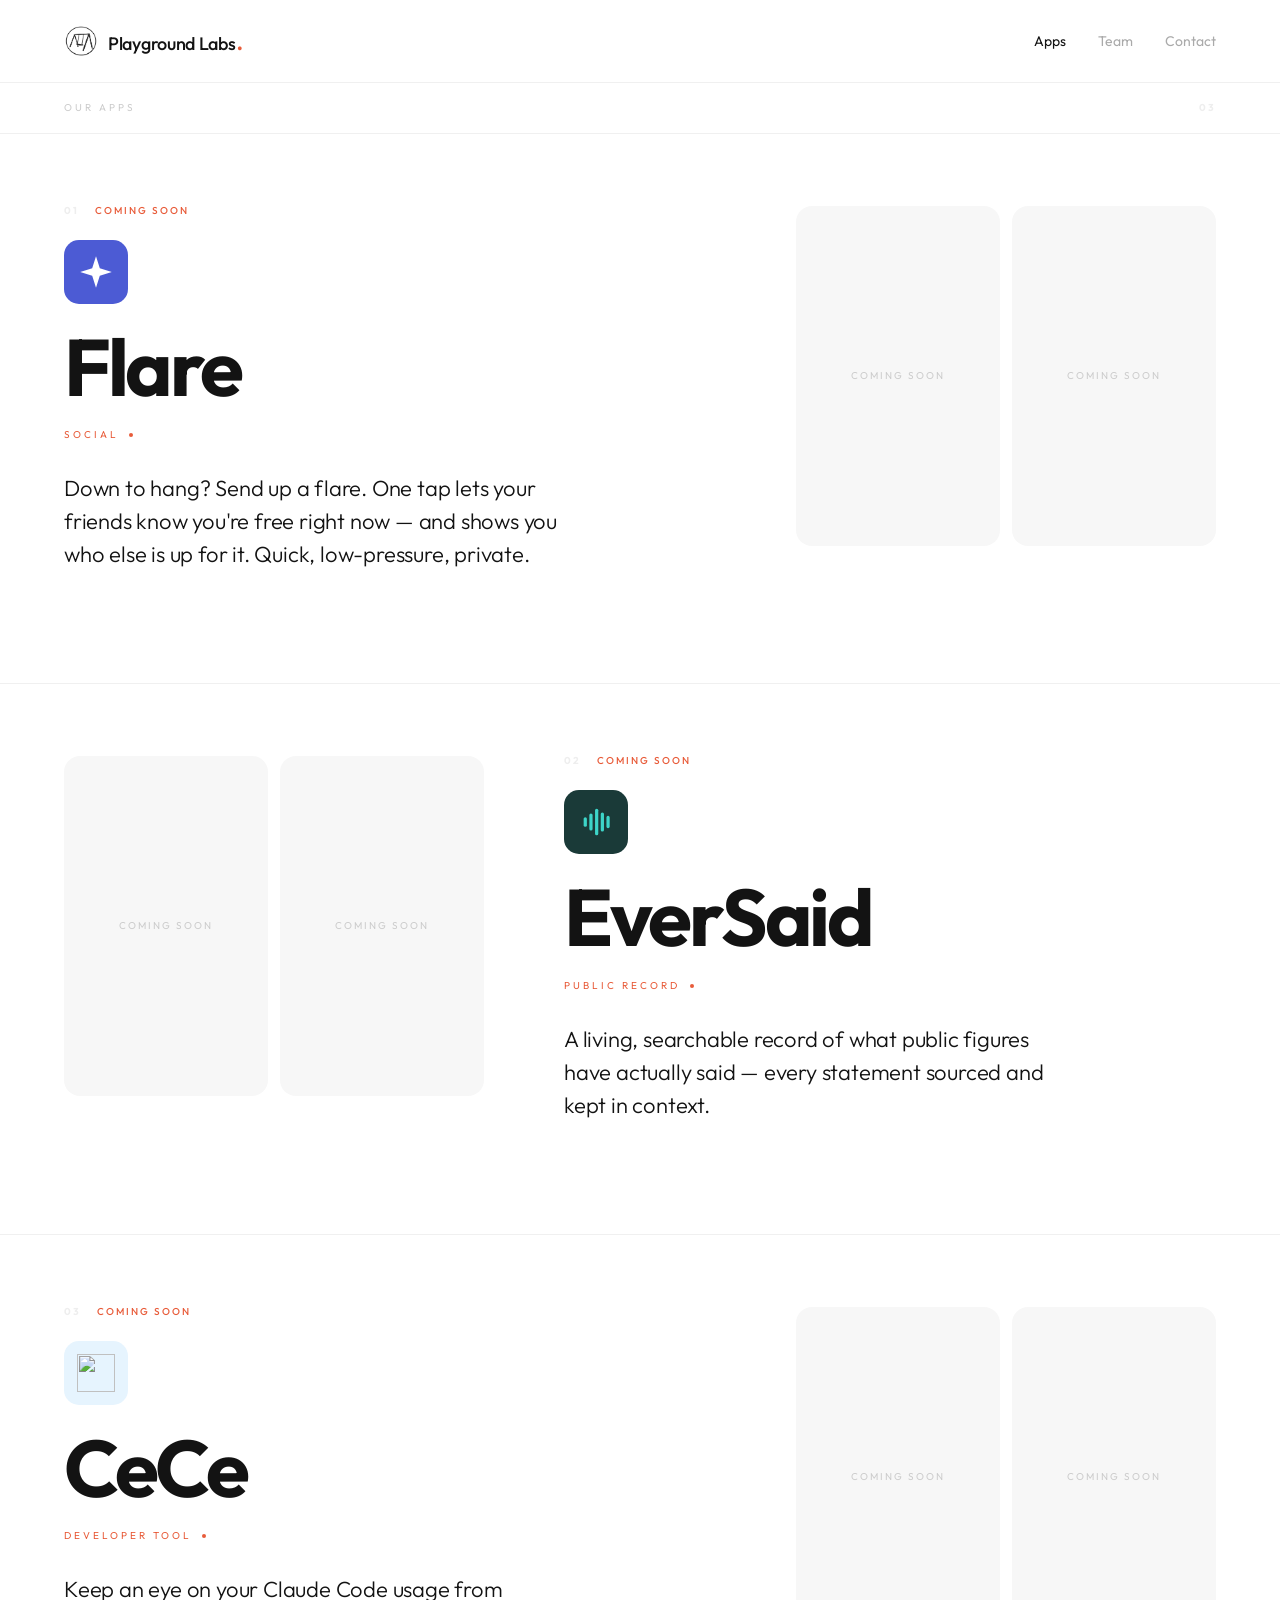
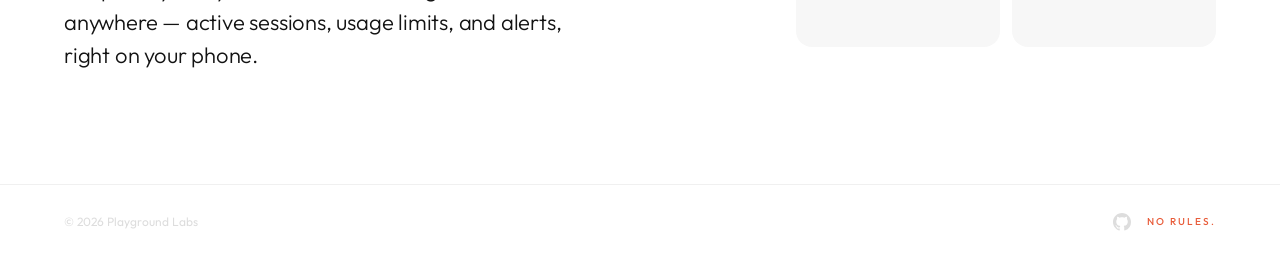
==== apps.html @ ed81d537 "Replace placeholder apps with real pre-launch projects Swap Drift/Nook/Tempo for Flare, EverSaid, an" ====
<!doctype html>
<html lang="en">
<head>
  <meta charset="utf-8" />
  <meta name="viewport" content="width=device-width, initial-scale=1" />
  <title>Apps — Playground Labs</title>
  <meta name="description" content="The apps Playground Labs is building: Flare, EverSaid, and CeCe. All coming soon." />
  <link rel="preconnect" href="https://fonts.googleapis.com" />
  <link rel="preconnect" href="https://fonts.gstatic.com" crossorigin />
  <link href="https://fonts.googleapis.com/css2?family=Outfit:wght@300;400;500;600;700&display=swap" rel="stylesheet" />
  <link rel="stylesheet" href="styles.css" />
  <script>document.documentElement.className += ' js';</script>
</head>
<body>

  <!-- NAV -->
  <nav class="nav">
    <a class="brand" href="home.html">
      <img class="brand-logo" src="assets/pl-logo.png" alt="Playground Labs" />
      <span class="wordmark">Playground Labs<span class="period" data-dot>.</span></span>
    </a>
    <div class="nav-links">
      <a href="apps.html" class="active">Apps</a>
      <a href="team.html" data-preview="team">Team</a>
      <a href="contact.html" data-preview="clear">Contact</a>
    </div>
  </nav>

  <!-- SUB-HEADER -->
  <div class="subhead">
    <span class="label">Our Apps</span>
    <span class="idx">03</span>
  </div>

  <!-- APP 01: FLARE (info left / screens right) -->
  <section class="app-row">
    <div class="anim" data-reveal data-reveal-delay="0">
      <div class="app-meta">
        <span class="idx">01</span>
        <span class="plat">Coming Soon</span>
      </div>
      <div class="app-icon" style="background:#4C5BD4;"><img src="assets/apps/flare.svg" alt="" /></div>
      <div class="app-title">Flare</div>
      <div class="cat-row">
        <span class="cat">Social</span>
        <span class="dot"></span>
      </div>
      <p class="app-desc">Down to hang? Send up a flare. One tap lets your friends know you're free right now — and shows you who else is up for it. Quick, low-pressure, private.</p>
    </div>
    <div class="shots anim" data-reveal data-reveal-delay="120">
      <div class="slot r16 shot"><span>Coming soon</span></div>
      <div class="slot r16 shot"><span>Coming soon</span></div>
    </div>
  </section>

  <!-- APP 02: EVERSAID (screens left / info right) -->
  <section class="app-row reverse">
    <div class="shots anim" data-reveal data-reveal-delay="120">
      <div class="slot r16 shot"><span>Coming soon</span></div>
      <div class="slot r16 shot"><span>Coming soon</span></div>
    </div>
    <div class="anim" data-reveal data-reveal-delay="0">
      <div class="app-meta">
        <span class="idx">02</span>
        <span class="plat">Coming Soon</span>
      </div>
      <div class="app-icon" style="background:#1A3A38;"><img src="assets/apps/eversaid.svg" alt="" /></div>
      <div class="app-title">EverSaid</div>
      <div class="cat-row">
        <span class="cat">Public Record</span>
        <span class="dot"></span>
      </div>
      <p class="app-desc">A living, searchable record of what public figures have actually said — every statement sourced and kept in context.</p>
    </div>
  </section>

  <!-- APP 03: CECE (info left / screens right) -->
  <section class="app-row">
    <div class="anim" data-reveal data-reveal-delay="0">
      <div class="app-meta">
        <span class="idx">03</span>
        <span class="plat">Coming Soon</span>
      </div>
      <div class="app-icon" style="background:#E6F4FE;"><img src="assets/apps/cece.png" alt="" /></div>
      <div class="app-title">CeCe</div>
      <div class="cat-row">
        <span class="cat">Developer Tool</span>
        <span class="dot"></span>
      </div>
      <p class="app-desc">Keep an eye on your Claude Code usage from anywhere — active sessions, usage limits, and alerts, right on your phone.</p>
    </div>
    <div class="shots anim" data-reveal data-reveal-delay="120">
      <div class="slot r16 shot"><span>Coming soon</span></div>
      <div class="slot r16 shot"><span>Coming soon</span></div>
    </div>
  </section>

  <!-- FOOTER -->
  <footer class="footer">
    <span class="copy">© 2026 Playground Labs</span>
    <div class="footer-right">
      <a class="gh" href="https://github.com/Playground-Labs" target="_blank" rel="noopener" aria-label="Playground Labs on GitHub">
        <svg viewBox="0 0 16 16" width="18" height="18" fill="currentColor" aria-hidden="true"><path d="M8 0C3.58 0 0 3.58 0 8c0 3.54 2.29 6.53 5.47 7.59.4.07.55-.17.55-.38 0-.19-.01-.82-.01-1.49-2.01.37-2.53-.49-2.69-.94-.09-.23-.48-.94-.82-1.13-.28-.15-.68-.52-.01-.53.63-.01 1.08.58 1.23.82.72 1.21 1.87.87 2.33.66.07-.52.28-.87.51-1.07-1.78-.2-3.64-.89-3.64-3.95 0-.87.31-1.59.82-2.15-.08-.2-.36-1.02.08-2.12 0 0 .67-.21 2.2.82.64-.18 1.32-.27 2-.27.68 0 1.36.09 2 .27 1.53-1.04 2.2-.82 2.2-.82.44 1.1.16 1.92.08 2.12.51.56.82 1.27.82 2.15 0 3.07-1.87 3.75-3.65 3.95.29.25.54.73.54 1.48 0 1.07-.01 1.93-.01 2.2 0 .21.15.46.55.38A8.01 8.01 0 0 0 16 8c0-4.42-3.58-8-8-8z"/></svg>
      </a>
      <span class="tagline">No rules.</span>
    </div>
  </footer>

  <script src="app.js"></script>
</body>
</html>
---- styles.css ----
/* Playground Labs — shared styles.
   Minimal typographic site. Tokens from the design handoff; one accent (#E85C3A)
   used sparingly. Desktop-first (designed ~1280-1440px); responsive below 900px. */

:root {
  --bg: #ffffff;
  --ink: #131313;
  --t-sec: #999999;   /* body copy */
  --t-ter: #aaaaaa;   /* descriptions, inactive nav */
  --t-mut: #cccccc;   /* labels, captions */
  --t-mut2: #dddddd;  /* footer copyright */
  --ghost: #eeeeee;   /* decorative index numbers */
  --feature: #888888; /* feature row text */
  --accent: #E85C3A;
  --border: #F0F0F0;
  --pad: 64px;        /* page horizontal padding */
}

* { box-sizing: border-box; }
html { -webkit-text-size-adjust: 100%; }
body {
  margin: 0;
  font-family: 'Outfit', system-ui, sans-serif;
  background: var(--bg);
  color: var(--ink);
  -webkit-font-smoothing: antialiased;
}
a { text-decoration: none; color: inherit; }
img { display: block; }

/* ---------- Nav ---------- */
.nav {
  display: flex;
  align-items: center;
  padding: 24px var(--pad);
  border-bottom: 1px solid var(--border);
  position: sticky;
  top: 0;
  background: rgba(255, 255, 255, 0.92);
  backdrop-filter: blur(12px);
  -webkit-backdrop-filter: blur(12px);
  z-index: 100;
}
.brand { display: flex; align-items: center; gap: 10px; }
.brand-logo { width: 34px; height: 34px; object-fit: contain; display: block; }
.wordmark { font-weight: 500; font-size: 18px; line-height: 1; letter-spacing: -0.3px; color: var(--ink); }
.wordmark .period { color: var(--accent); font-size: 26px; display: inline-block; cursor: pointer; transition: opacity 0.6s ease, transform 0.16s cubic-bezier(0.34, 1.56, 0.64, 1); }

.nav-links { margin-left: auto; display: flex; align-items: center; gap: 32px; position: relative; }
.nav-links a {
  font-weight: 400; font-size: 14px; line-height: 1;
  color: var(--t-ter);
  transition: color 0.15s ease;
}
.nav-links a:hover,
.nav-links a.active { color: var(--ink); }

/* ---------- Shared bits ---------- */
.rule { height: 1px; background: var(--border); margin: 0 var(--pad); }

.label {
  margin: 0;
  font-weight: 400; font-size: 10px; line-height: 1;
  color: var(--t-mut); letter-spacing: 3px; text-transform: uppercase;
}

.subhead {
  display: flex; align-items: center; justify-content: space-between;
  padding: 20px var(--pad);
  border-bottom: 1px solid var(--border);
}
.subhead .idx {
  font-weight: 700; font-size: 10px; line-height: 1;
  color: var(--ghost); letter-spacing: 2px;
}

.footer {
  padding: 28px var(--pad);
  display: flex; align-items: center; justify-content: space-between;
}
.footer .copy { font-weight: 400; font-size: 12px; line-height: 1; color: var(--t-mut2); }
.footer-right { display: flex; align-items: center; gap: 16px; }
.footer .gh {
  display: flex; color: var(--t-mut2);
  transition: color 0.2s ease, transform 0.2s ease;
}
.footer .gh:hover { color: var(--accent); transform: translateY(-1px); }
.footer .tagline {
  font-weight: 500; font-size: 10px; line-height: 1;
  color: var(--accent); letter-spacing: 2px; text-transform: uppercase;
}

/* ---------- Home: hero ---------- */
.hero {
  padding: 120px var(--pad) 104px;
  text-align: center;
  display: flex; flex-direction: column; align-items: center;
}
.hero .eyebrow { margin: 0 0 32px; }
.hero .d-light {
  font-weight: 300; font-size: clamp(48px, 11vw, 104px); line-height: 0.95;
  letter-spacing: -4px; color: var(--ink);
}
.hero .d-bold {
  font-weight: 700; font-size: clamp(48px, 11vw, 104px); line-height: 0.95;
  letter-spacing: -4px; margin-bottom: 44px;
}
.hero .d-bold .accent { color: var(--accent); }
.hero .subtext {
  margin: 0;
  font-weight: 400; font-size: 18px; line-height: 1.65;
  color: var(--t-sec); max-width: 380px;
}

/* ---------- Home: apps overview ---------- */
.section { padding: 80px var(--pad); }
.section > .label { margin-bottom: 44px; }

.apps-grid { display: grid; grid-template-columns: repeat(3, 1fr); gap: 20px; }
.app-card .box {
  height: 268px; border-radius: 10px; margin-bottom: 16px; padding: 24px;
  display: flex; flex-direction: column; justify-content: space-between;
}
.app-card .plat { font-weight: 500; font-size: 10px; line-height: 1; letter-spacing: 2px; text-transform: uppercase; }
.app-card .app-logo { width: 40px; height: 40px; display: block; }
.app-card .name { font-weight: 600; font-size: 26px; line-height: 1; letter-spacing: -0.5px; margin-bottom: 6px; }
.app-card .cat  { font-weight: 400; font-size: 12px; line-height: 1; letter-spacing: 0.3px; }
.app-card .desc { margin: 0; font-weight: 400; font-size: 14px; line-height: 1.55; color: var(--t-ter); }

/* dark-card text scheme (Flare, EverSaid) */
.box.card--dark .plat { color: rgba(255, 255, 255, 0.55); }
.box.card--dark .name { color: #ffffff; }
.box.card--dark .cat  { color: rgba(255, 255, 255, 0.5); }
/* light-card text scheme (CeCe) */
.box.card--light .plat { color: rgba(20, 35, 58, 0.5); }
.box.card--light .name { color: #14233A; }
.box.card--light .cat  { color: rgba(20, 35, 58, 0.55); }

/* ---------- Home: about ---------- */
.about {
  padding: 80px var(--pad);
  display: grid; grid-template-columns: 160px 1fr; gap: 64px; align-items: start;
}
.about .label { margin-top: 6px; }
.about .lead {
  margin: 0 0 20px;
  font-weight: 300; font-size: clamp(22px, 3vw, 28px); line-height: 1.4;
  letter-spacing: -0.6px; color: var(--ink); max-width: 600px;
}
.about .body {
  margin: 0;
  font-weight: 400; font-size: 16px; line-height: 1.65;
  color: var(--t-sec); max-width: 540px;
}

/* ---------- Apps detail: rows ---------- */
.app-row {
  padding: 72px var(--pad);
  display: grid; grid-template-columns: 1fr 420px; gap: 80px; align-items: start;
  border-bottom: 1px solid var(--border);
}
.app-row.reverse { grid-template-columns: 420px 1fr; }

.app-meta { display: flex; align-items: baseline; gap: 16px; margin-bottom: 24px; }
.app-meta .idx  { font-weight: 700; font-size: 10px; line-height: 1; color: var(--ghost); letter-spacing: 2px; }
.app-meta .plat { font-weight: 500; font-size: 10px; line-height: 1; color: var(--accent); letter-spacing: 2px; text-transform: uppercase; }
.app-icon {
  width: 64px; height: 64px; border-radius: 15px; margin-bottom: 28px;
  display: flex; align-items: center; justify-content: center;
}
.app-icon img { width: 38px; height: 38px; display: block; }

.app-title {
  font-weight: 700; font-size: clamp(48px, 8vw, 80px); line-height: 0.88;
  color: var(--ink); letter-spacing: -3.5px; margin-bottom: 28px;
}
.cat-row { display: flex; align-items: center; gap: 10px; margin-bottom: 32px; }
.cat-row .cat { font-weight: 400; font-size: 10px; line-height: 1; color: var(--accent); letter-spacing: 3px; text-transform: uppercase; }
.dot { width: 4px; height: 4px; border-radius: 50%; background: var(--accent); display: inline-block; }

.app-desc {
  margin: 0 0 40px;
  font-weight: 300; font-size: clamp(18px, 2.4vw, 22px); line-height: 1.5;
  color: var(--ink); letter-spacing: -0.2px; max-width: 500px;
}

.features { display: flex; flex-direction: column; gap: 14px; }
.feature { display: flex; align-items: baseline; gap: 16px; }
.feature .flabel {
  font-weight: 400; font-size: 10px; line-height: 1; color: var(--t-mut);
  letter-spacing: 2px; text-transform: uppercase; flex-shrink: 0; width: 80px;
}
.feature .ftext { font-weight: 400; font-size: 14px; line-height: 1.4; color: var(--feature); }

/* ---------- Image placeholder slots ---------- */
.shots { display: grid; grid-template-columns: 1fr 1fr; gap: 12px; }
.slot {
  width: 100%; background: #F7F7F7;
  display: grid; place-items: center;
}
.slot span {
  font-weight: 400; font-size: 10px; line-height: 1;
  letter-spacing: 2px; text-transform: uppercase; color: var(--t-mut);
  padding: 0 12px; text-align: center;
}
.slot.r16 { border-radius: 16px; }
.slot.r10 { border-radius: 10px; }
.shot  { height: 340px; }
.photo { height: 440px; }
.photo-img { width: 100%; height: 440px; object-fit: cover; border-radius: 10px; display: block; }

/* ---------- Team: profile ---------- */
.profile {
  display: grid; grid-template-columns: 420px 1fr; min-height: 520px;
  border-bottom: 1px solid var(--border);
}
.photo-col { border-right: 1px solid var(--border); padding: 48px 48px 48px var(--pad); }
.info-col {
  padding: 48px var(--pad);
  display: flex; flex-direction: column; justify-content: space-between; gap: 40px;
}
.name {
  font-weight: 700; font-size: clamp(48px, 8vw, 80px); line-height: 0.88;
  color: var(--ink); letter-spacing: -3.5px; margin-bottom: 20px;
}
.role-row { display: flex; align-items: center; gap: 10px; }
.role-row .role { font-weight: 400; font-size: 10px; line-height: 1; color: var(--accent); letter-spacing: 3px; text-transform: uppercase; }
.bio {
  margin: 0 0 32px;
  font-weight: 300; font-size: clamp(18px, 2.4vw, 22px); line-height: 1.5;
  color: var(--ink); letter-spacing: -0.3px; max-width: 480px;
}
.meta-rows { display: flex; flex-direction: column; gap: 12px; }
.meta-rows .flabel { width: 60px; }

/* ---------- Team: player two ---------- */
.player {
  padding: 80px var(--pad);
  display: grid; grid-template-columns: 1fr 1fr; gap: 80px; align-items: end;
}
.pt-title {
  font-weight: 700; font-size: clamp(40px, 6vw, 56px); line-height: 0.9;
  color: var(--ink); letter-spacing: -2.5px;
}
.pt-title .accent { color: var(--accent); }
.pt-right { padding-bottom: 6px; }
.pt-lead {
  margin: 0 0 16px;
  font-weight: 300; font-size: 20px; line-height: 1.5;
  color: var(--ink); letter-spacing: -0.2px; max-width: 420px;
}
.pt-body { margin: 0; font-weight: 400; font-size: 14px; line-height: 1.6; color: var(--t-ter); }
.pt-link { display: flex; width: fit-content; align-items: center; gap: 8px; margin-top: 28px; font-weight: 500; font-size: 14px; line-height: 1; color: var(--accent); transition: color 0.2s ease; }
.pt-link span { transition: transform 0.2s ease; }
.pt-link:hover span { transform: translateX(4px); }

/* ---------- Nav hover-preview panel ---------- */
.nav-preview {
  position: absolute; top: calc(100% + 12px); right: 0;
  background: #fff; border: 1px solid var(--border); border-radius: 10px;
  box-shadow: 0 12px 40px rgba(0, 0, 0, 0.1); overflow: hidden;
  opacity: 0; pointer-events: none; width: 330px; height: 128px;
  transition: opacity 0.22s ease,
              width 0.32s cubic-bezier(0.16, 1, 0.3, 1),
              height 0.32s cubic-bezier(0.16, 1, 0.3, 1);
  z-index: 200;
}
.nav-preview.show { opacity: 1; pointer-events: auto; }
/* Panes are fixed-size (not inset:0) so they never reflow while the panel
   animates its width/height — the overflow just clips the fading-out pane. */
.nav-preview__pane { position: absolute; top: 0; right: 0; opacity: 0; transition: opacity 0.2s ease; }
.nav-preview__pane.show { opacity: 1; }
.nav-preview__apps { width: 330px; height: 128px; padding: 14px; display: flex; gap: 10px; }
.nav-preview__team { width: 220px; height: 110px; padding: 18px 22px; }
.mini-card {
  flex: 1; border-radius: 7px; padding: 12px 10px; height: 100px;
  display: flex; flex-direction: column; justify-content: space-between;
}
.mini-card .m-plat { font-weight: 400; font-size: 9px; line-height: 1; letter-spacing: 1.5px; text-transform: uppercase; }
.mini-card .m-name { font-weight: 600; font-size: 16px; line-height: 1; letter-spacing: -0.3px; margin-bottom: 3px; white-space: nowrap; }
.mini-card .m-cat { font-weight: 400; font-size: 10px; line-height: 1; white-space: nowrap; }
.mini-team-name { font-weight: 700; font-size: 26px; line-height: 0.9; letter-spacing: -1.2px; color: var(--ink); margin-bottom: 10px; }
.mini-team-role { font-weight: 400; font-size: 9px; line-height: 1; letter-spacing: 2.5px; text-transform: uppercase; color: var(--accent); }

/* ---------- Contact page ---------- */
.contact-intro { padding: 96px var(--pad) 80px; text-align: center; display: flex; flex-direction: column; align-items: center; }
.contact-intro .label { margin-bottom: 24px; }
.contact-headline { font-weight: 700; font-size: clamp(48px, 8vw, 80px); line-height: 0.9; letter-spacing: -3.2px; color: var(--ink); }
.contact-headline .accent { color: var(--accent); }
.contact-sub { margin: 24px 0 0; font-weight: 400; font-size: 18px; line-height: 1.65; color: var(--t-sec); max-width: 420px; }

.contact-grid { padding: 80px var(--pad); display: grid; grid-template-columns: 1fr 1fr; gap: 80px; }
.form { display: flex; flex-direction: column; gap: 28px; max-width: 420px; }
.field { display: flex; flex-direction: column; gap: 8px; }
.field label { font-weight: 400; font-size: 10px; line-height: 1; color: var(--t-mut); letter-spacing: 2px; text-transform: uppercase; }
.field input, .field textarea {
  border: none; border-bottom: 1px solid var(--border); padding: 8px 0;
  font: 400 16px/1.4 'Outfit', sans-serif; color: var(--ink); background: transparent;
  outline: none; transition: border-color 0.2s ease;
}
.field textarea { line-height: 1.5; resize: none; }
.field input::placeholder, .field textarea::placeholder { color: var(--t-mut); }
.field input:focus, .field textarea:focus { border-bottom-color: var(--ink); }
.btn-send {
  align-self: flex-start; background: var(--accent); color: #fff; border: none;
  border-radius: 8px; padding: 14px 28px; font: 500 14px/1 'Outfit', sans-serif; cursor: pointer;
  transition: transform 0.3s cubic-bezier(0.16, 1, 0.3, 1), box-shadow 0.3s ease;
}
.btn-send:hover { transform: translateY(-3px); box-shadow: 0 12px 28px rgba(232, 92, 58, 0.32); }

.contact-email {
  display: block; font-weight: 300; font-size: clamp(24px, 3vw, 32px); line-height: 1.3;
  color: var(--ink); letter-spacing: -0.8px; margin-bottom: 48px; transition: color 0.2s ease;
}
.contact-email:hover { color: var(--accent); }
.social-list { display: flex; flex-direction: column; gap: 12px; }
.social-list a { display: flex; align-items: center; gap: 10px; font-weight: 400; font-size: 16px; line-height: 1; color: var(--feature); transition: color 0.2s ease; }
.social-list a:hover { color: var(--ink); }

/* ---------- Home: quieter About beat + scroll cue ---------- */
.about--quiet { background: #FAFAF8; }
.scroll-cue { margin-top: 56px; display: flex; flex-direction: column; align-items: center; gap: 10px; transition: opacity 0.6s ease; }
.scroll-cue.hidden { opacity: 0 !important; pointer-events: none; }
.scroll-cue span { font-weight: 400; font-size: 10px; line-height: 1; color: var(--t-mut); letter-spacing: 2px; text-transform: uppercase; }

/* ---------- Motion system (gated on JS so content is visible without it) ---------- */
.js .anim {
  opacity: 0; transform: translateY(24px);
  transition: opacity 0.7s cubic-bezier(0.16, 1, 0.3, 1), transform 0.7s cubic-bezier(0.16, 1, 0.3, 1);
}
.js .anim.in { opacity: 1; transform: none; }
/* spring variant for the hero period + founder label */
.js .anim-spring { transform: translateY(10px) scale(0.85); transition-timing-function: cubic-bezier(0.34, 1.56, 0.64, 1); transition-duration: 0.6s; }

@media (prefers-reduced-motion: no-preference) {
  /* "tinkered" hover tilt on the home app tiles (flat by default) */
  .apps-grid .box { transition: transform 0.4s cubic-bezier(0.16, 1, 0.3, 1), box-shadow 0.4s ease; cursor: pointer; }
  .apps-grid > .app-card:nth-child(1) .box:hover { transform: rotate(-3deg) translateY(-6px); box-shadow: 0 20px 50px rgba(0, 0, 0, 0.22); }
  .apps-grid > .app-card:nth-child(2) .box:hover { transform: rotate(2.5deg) translateY(-6px); box-shadow: 0 20px 50px rgba(0, 0, 0, 0.12); }
  .apps-grid > .app-card:nth-child(3) .box:hover { transform: rotate(-2deg) translateY(-6px); box-shadow: 0 20px 50px rgba(0, 0, 0, 0.22); }
  /* team photo tilt */
  .photo-img { transition: transform 0.4s cubic-bezier(0.16, 1, 0.3, 1); }
  .photo-img:hover { transform: rotate(-1.5deg) scale(1.015); }
  .chevron { transition: transform 0.5s ease; }
}
@media (prefers-reduced-motion: reduce) {
  .js .anim { opacity: 1 !important; transform: none !important; transition: none !important; }
}

/* ---------- Responsive (≤900px) ---------- */
@media (max-width: 900px) {
  :root { --pad: 24px; }
  .nav-links { gap: 20px; }
  .hero { padding: 72px var(--pad) 56px; }
  .apps-grid { grid-template-columns: 1fr; }
  .about { grid-template-columns: 1fr; gap: 20px; }
  .app-row, .app-row.reverse { grid-template-columns: 1fr; gap: 40px; }
  .profile { grid-template-columns: 1fr; }
  .photo-col { border-right: none; border-bottom: 1px solid var(--border); padding: 32px var(--pad); }
  .info-col { padding: 32px var(--pad); }
  .player { grid-template-columns: 1fr; gap: 32px; align-items: start; }
  .contact-grid { grid-template-columns: 1fr; gap: 48px; }
  .nav-preview { display: none; }
}

@media (max-width: 560px) {
  .nav { padding: 16px var(--pad); }
  .brand { gap: 8px; }
  .brand-logo { width: 28px; height: 28px; }
  .wordmark { font-size: 15px; white-space: nowrap; }
  .wordmark .period { font-size: 21px; }
  .nav-links { gap: 14px; }
  .nav-links a { font-size: 13px; }
}
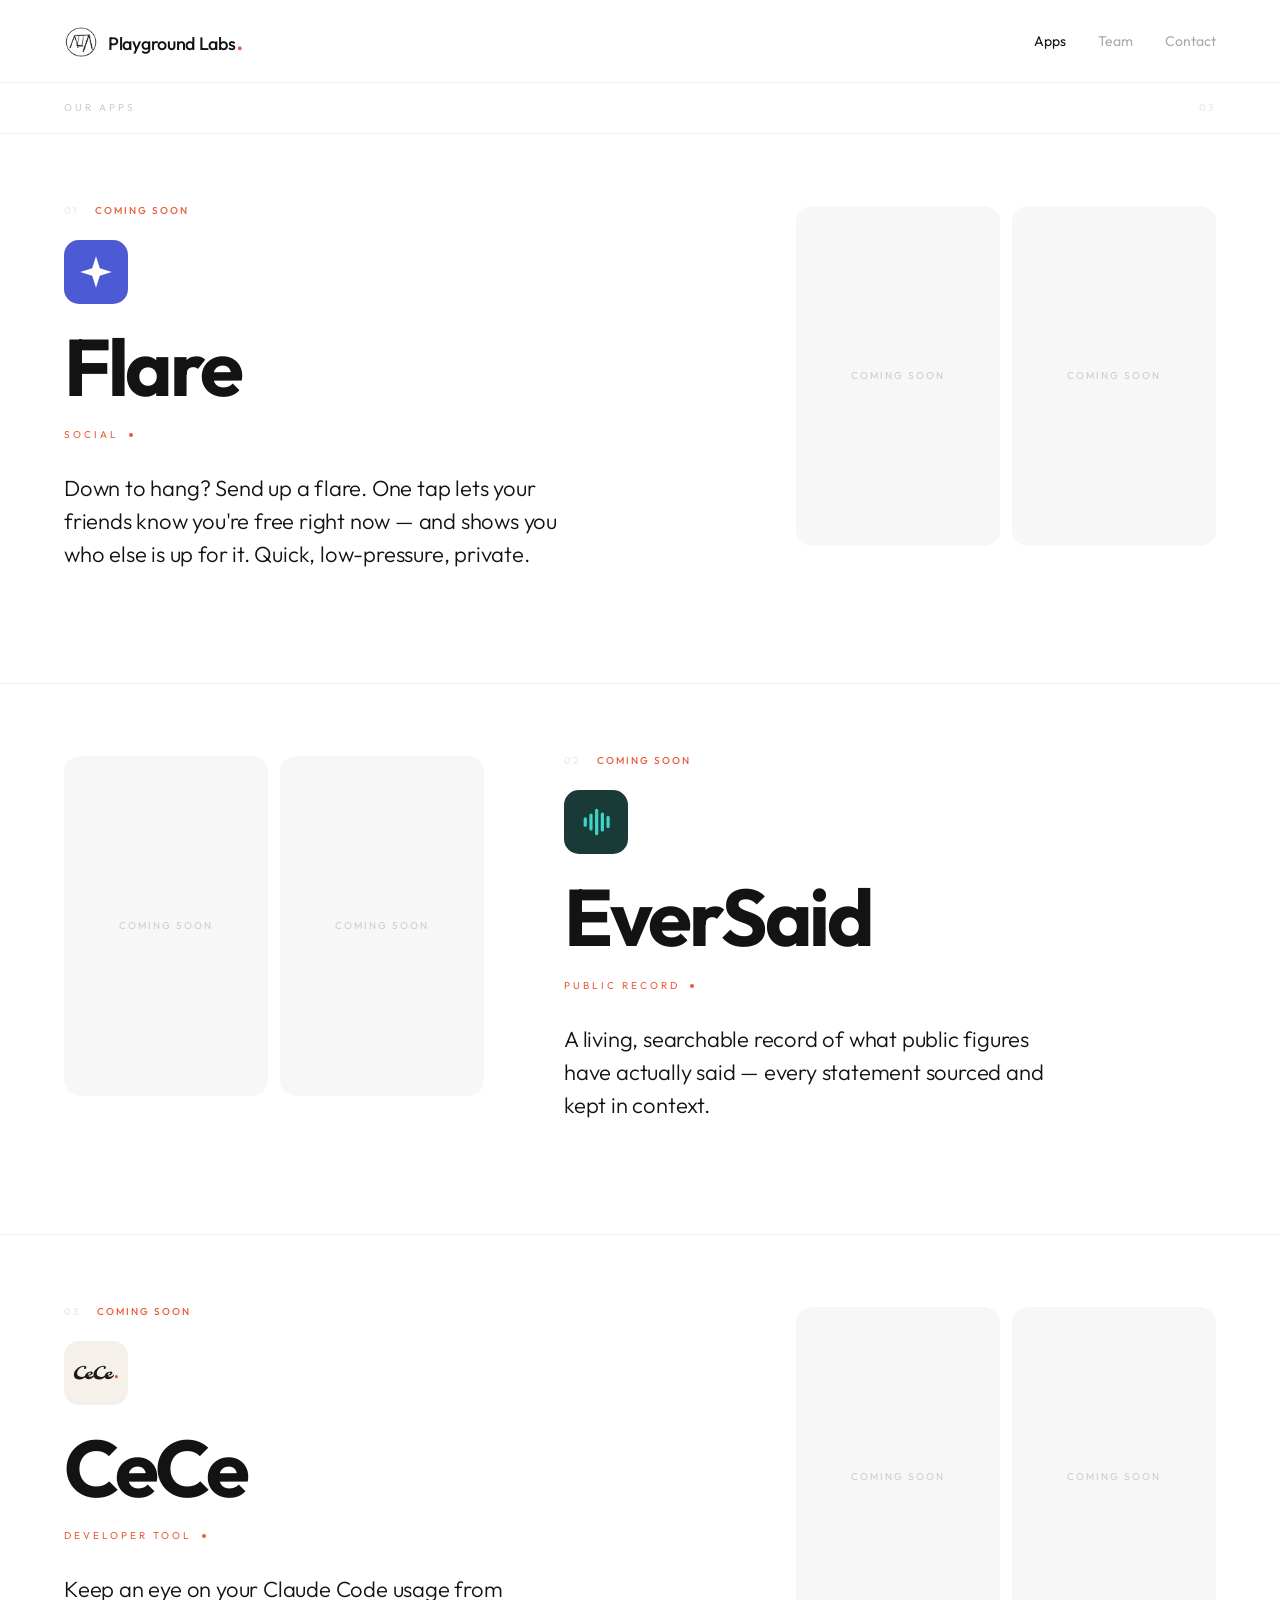
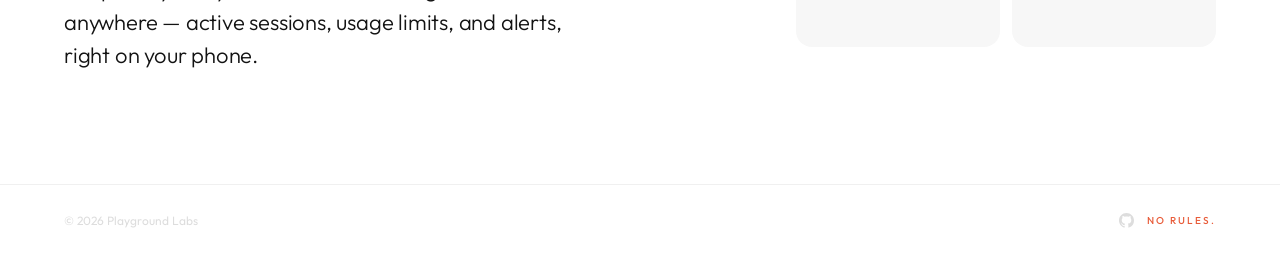
==== commit ddde50c7: "Fix CeCe branding, move descriptions into cards, tighten alignment - Use CeCe's real wordmark logo a" ====
--- a/apps.html
+++ b/apps.html
@@ -81,7 +81,7 @@
         <span class="idx">03</span>
         <span class="plat">Coming Soon</span>
       </div>
-      <div class="app-icon" style="background:#E6F4FE;"><img src="assets/apps/cece.png" alt="" /></div>
+      <div class="app-icon" style="background:#F5F1EA;"><img class="wordmark" src="assets/apps/cece.svg" alt="" /></div>
       <div class="app-title">CeCe</div>
       <div class="cat-row">
         <span class="cat">Developer Tool</span>
--- a/styles.css
+++ b/styles.css
@@ -42,7 +42,9 @@
   z-index: 100;
 }
 .brand { display: flex; align-items: center; gap: 10px; }
-.brand-logo { width: 34px; height: 34px; object-fit: contain; display: block; }
+/* nudged down 1px: the logo art is slightly top-heavy in its square, so a true
+   box-center leaves the ring reading a touch high next to the wordmark */
+.brand-logo { position: relative; top: 1px; width: 34px; height: 34px; object-fit: contain; display: block; }
 .wordmark { font-weight: 500; font-size: 18px; line-height: 1; letter-spacing: -0.3px; color: var(--ink); }
 .wordmark .period { color: var(--accent); font-size: 26px; display: inline-block; cursor: pointer; transition: opacity 0.6s ease, transform 0.16s cubic-bezier(0.34, 1.56, 0.64, 1); }
 
@@ -79,11 +81,12 @@
   display: flex; align-items: center; justify-content: space-between;
 }
 .footer .copy { font-weight: 400; font-size: 12px; line-height: 1; color: var(--t-mut2); }
-.footer-right { display: flex; align-items: center; gap: 16px; }
+.footer-right { display: flex; align-items: center; gap: 13px; }
 .footer .gh {
-  display: flex; color: var(--t-mut2);
+  display: flex; line-height: 0; color: var(--t-mut2);
   transition: color 0.2s ease, transform 0.2s ease;
 }
+.footer .gh svg { width: 15px; height: 15px; }
 .footer .gh:hover { color: var(--accent); transform: translateY(-1px); }
 .footer .tagline {
   font-weight: 500; font-size: 10px; line-height: 1;
@@ -118,23 +121,31 @@
 
 .apps-grid { display: grid; grid-template-columns: repeat(3, 1fr); gap: 20px; }
 .app-card .box {
-  height: 268px; border-radius: 10px; margin-bottom: 16px; padding: 24px;
-  display: flex; flex-direction: column; justify-content: space-between;
-}
+  height: 300px; border-radius: 10px; margin-bottom: 16px; padding: 24px;
+  display: flex; flex-direction: column; justify-content: flex-start;
+}
+/* top-anchored with fixed spacing so plat/logo/name/desc land on the same
+   line across all cards regardless of description length */
 .app-card .plat { font-weight: 500; font-size: 10px; line-height: 1; letter-spacing: 2px; text-transform: uppercase; }
-.app-card .app-logo { width: 40px; height: 40px; display: block; }
+.app-card .app-logo { width: 40px; height: 40px; display: block; margin-top: 32px; }
+/* wordmark logo (CeCe): auto width, padded to keep the 40px-tall slot so the
+   name row still aligns with the icon cards */
+.app-card .app-logo--wordmark { width: 66px; height: 26px; padding: 7px 0; box-sizing: content-box; }
+.app-card .box > div { margin-top: 40px; }
 .app-card .name { font-weight: 600; font-size: 26px; line-height: 1; letter-spacing: -0.5px; margin-bottom: 6px; }
 .app-card .cat  { font-weight: 400; font-size: 12px; line-height: 1; letter-spacing: 0.3px; }
-.app-card .desc { margin: 0; font-weight: 400; font-size: 14px; line-height: 1.55; color: var(--t-ter); }
+.app-card .desc { margin: 12px 0 0; font-weight: 400; font-size: 13px; line-height: 1.5; }
 
 /* dark-card text scheme (Flare, EverSaid) */
 .box.card--dark .plat { color: rgba(255, 255, 255, 0.55); }
 .box.card--dark .name { color: #ffffff; }
 .box.card--dark .cat  { color: rgba(255, 255, 255, 0.5); }
-/* light-card text scheme (CeCe) */
-.box.card--light .plat { color: rgba(20, 35, 58, 0.5); }
-.box.card--light .name { color: #14233A; }
-.box.card--light .cat  { color: rgba(20, 35, 58, 0.55); }
+.box.card--dark .desc { color: rgba(255, 255, 255, 0.72); }
+/* light-card text scheme (CeCe — cream/ink/terracotta) */
+.box.card--light .plat { color: rgba(29, 26, 23, 0.5); }
+.box.card--light .name { color: #1D1A17; }
+.box.card--light .cat  { color: rgba(29, 26, 23, 0.55); }
+.box.card--light .desc { color: rgba(29, 26, 23, 0.68); }
 
 /* ---------- Home: about ---------- */
 .about {
@@ -169,6 +180,7 @@
   display: flex; align-items: center; justify-content: center;
 }
 .app-icon img { width: 38px; height: 38px; display: block; }
+.app-icon img.wordmark { width: 46px; height: 18px; }
 
 .app-title {
   font-weight: 700; font-size: clamp(48px, 8vw, 80px); line-height: 0.88;
@@ -236,7 +248,7 @@
 /* ---------- Team: player two ---------- */
 .player {
   padding: 80px var(--pad);
-  display: grid; grid-template-columns: 1fr 1fr; gap: 80px; align-items: end;
+  display: grid; grid-template-columns: 1fr 1fr; gap: 80px; align-items: start;
 }
 .pt-title {
   font-weight: 700; font-size: clamp(40px, 6vw, 56px); line-height: 0.9;
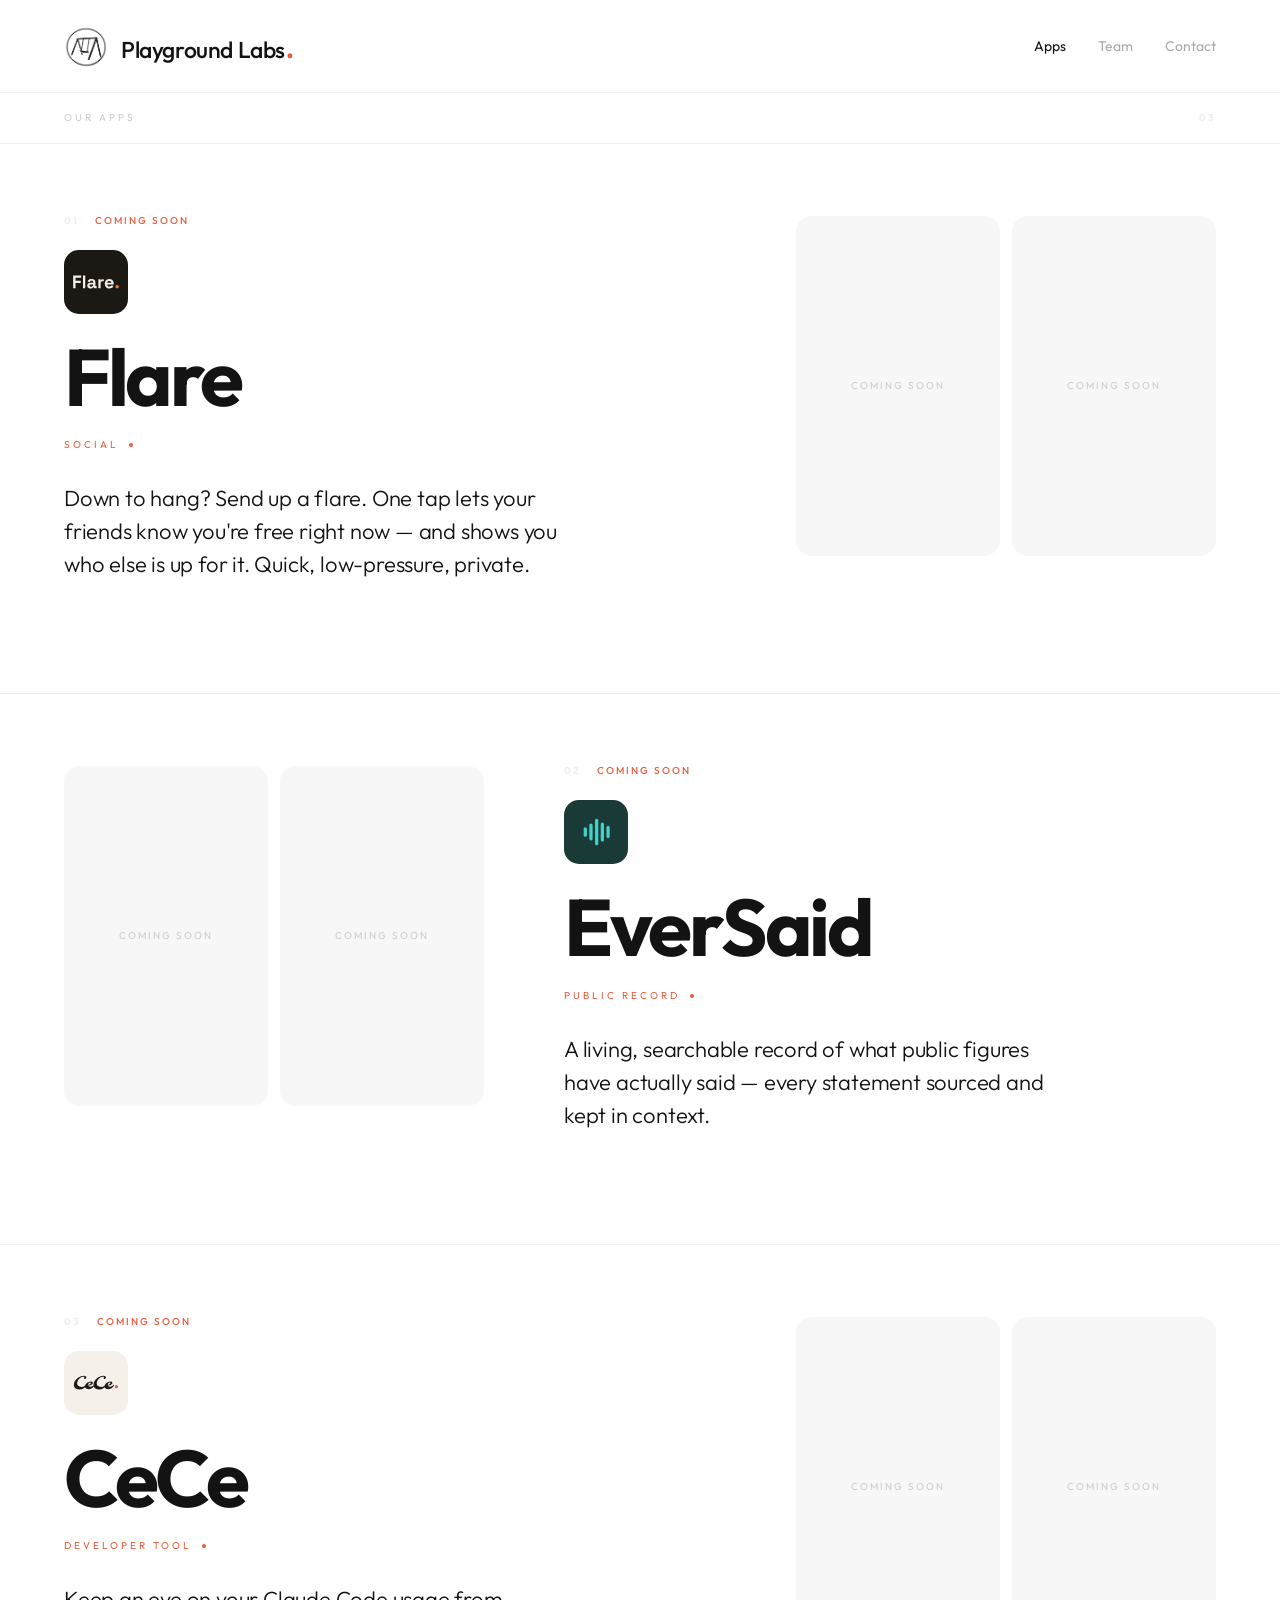
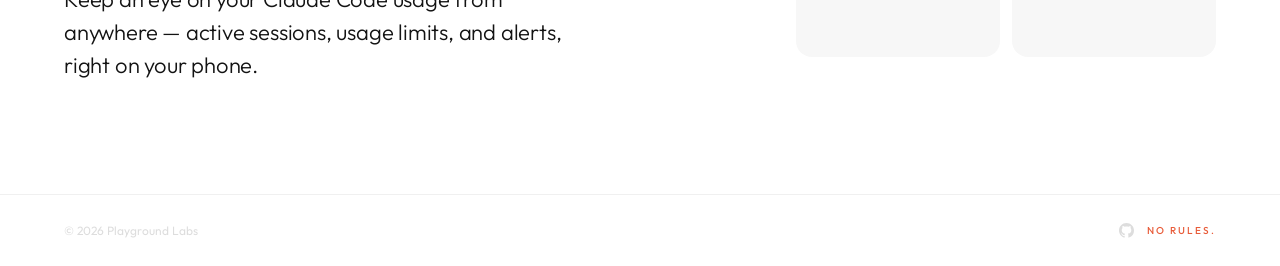
==== commit 023f9f51: "Fix Flare branding, enlarge nav logo, restyle wordmark dot bounce - Recolor Flare to its real brand " ====
--- a/apps.html
+++ b/apps.html
@@ -39,7 +39,7 @@
         <span class="idx">01</span>
         <span class="plat">Coming Soon</span>
       </div>
-      <div class="app-icon" style="background:#4C5BD4;"><img src="assets/apps/flare.svg" alt="" /></div>
+      <div class="app-icon" style="background:#1C1813;"><img class="wordmark" src="assets/apps/flare.svg" alt="" style="width:50px;height:18px" /></div>
       <div class="app-title">Flare</div>
       <div class="cat-row">
         <span class="cat">Social</span>
--- a/styles.css
+++ b/styles.css
@@ -41,12 +41,12 @@
   -webkit-backdrop-filter: blur(12px);
   z-index: 100;
 }
-.brand { display: flex; align-items: center; gap: 10px; }
-/* nudged down 1px: the logo art is slightly top-heavy in its square, so a true
+.brand { display: flex; align-items: center; gap: 13px; }
+/* nudged down: the logo art is slightly top-heavy in its square, so a true
    box-center leaves the ring reading a touch high next to the wordmark */
-.brand-logo { position: relative; top: 1px; width: 34px; height: 34px; object-fit: contain; display: block; }
-.wordmark { font-weight: 500; font-size: 18px; line-height: 1; letter-spacing: -0.3px; color: var(--ink); }
-.wordmark .period { color: var(--accent); font-size: 26px; display: inline-block; cursor: pointer; transition: opacity 0.6s ease, transform 0.16s cubic-bezier(0.34, 1.56, 0.64, 1); }
+.brand-logo { position: relative; top: 1px; width: 44px; height: 44px; object-fit: contain; display: block; }
+.wordmark { font-weight: 500; font-size: 23px; line-height: 1; letter-spacing: -0.4px; color: var(--ink); }
+.wordmark .period { color: var(--accent); font-size: 34px; display: inline-block; transform-origin: center bottom; cursor: pointer; transition: opacity 0.6s ease, transform 0.16s cubic-bezier(0.34, 1.56, 0.64, 1); }
 
 .nav-links { margin-left: auto; display: flex; align-items: center; gap: 32px; position: relative; }
 .nav-links a {
@@ -130,7 +130,7 @@
 .app-card .app-logo { width: 40px; height: 40px; display: block; margin-top: 32px; }
 /* wordmark logo (CeCe): auto width, padded to keep the 40px-tall slot so the
    name row still aligns with the icon cards */
-.app-card .app-logo--wordmark { width: 66px; height: 26px; padding: 7px 0; box-sizing: content-box; }
+.app-card .app-logo--wordmark { width: auto; height: 26px; padding: 7px 0; box-sizing: content-box; }
 .app-card .box > div { margin-top: 40px; }
 .app-card .name { font-weight: 600; font-size: 26px; line-height: 1; letter-spacing: -0.5px; margin-bottom: 6px; }
 .app-card .cat  { font-weight: 400; font-size: 12px; line-height: 1; letter-spacing: 0.3px; }
@@ -146,6 +146,11 @@
 .box.card--light .name { color: #1D1A17; }
 .box.card--light .cat  { color: rgba(29, 26, 23, 0.55); }
 .box.card--light .desc { color: rgba(29, 26, 23, 0.68); }
+/* warm-dark card scheme (Flare — dark surface, cream ink) */
+.box.card--warm .plat { color: rgba(243, 237, 229, 0.55); }
+.box.card--warm .name { color: #F3EDE5; }
+.box.card--warm .cat  { color: rgba(243, 237, 229, 0.5); }
+.box.card--warm .desc { color: rgba(243, 237, 229, 0.72); }
 
 /* ---------- Home: about ---------- */
 .about {
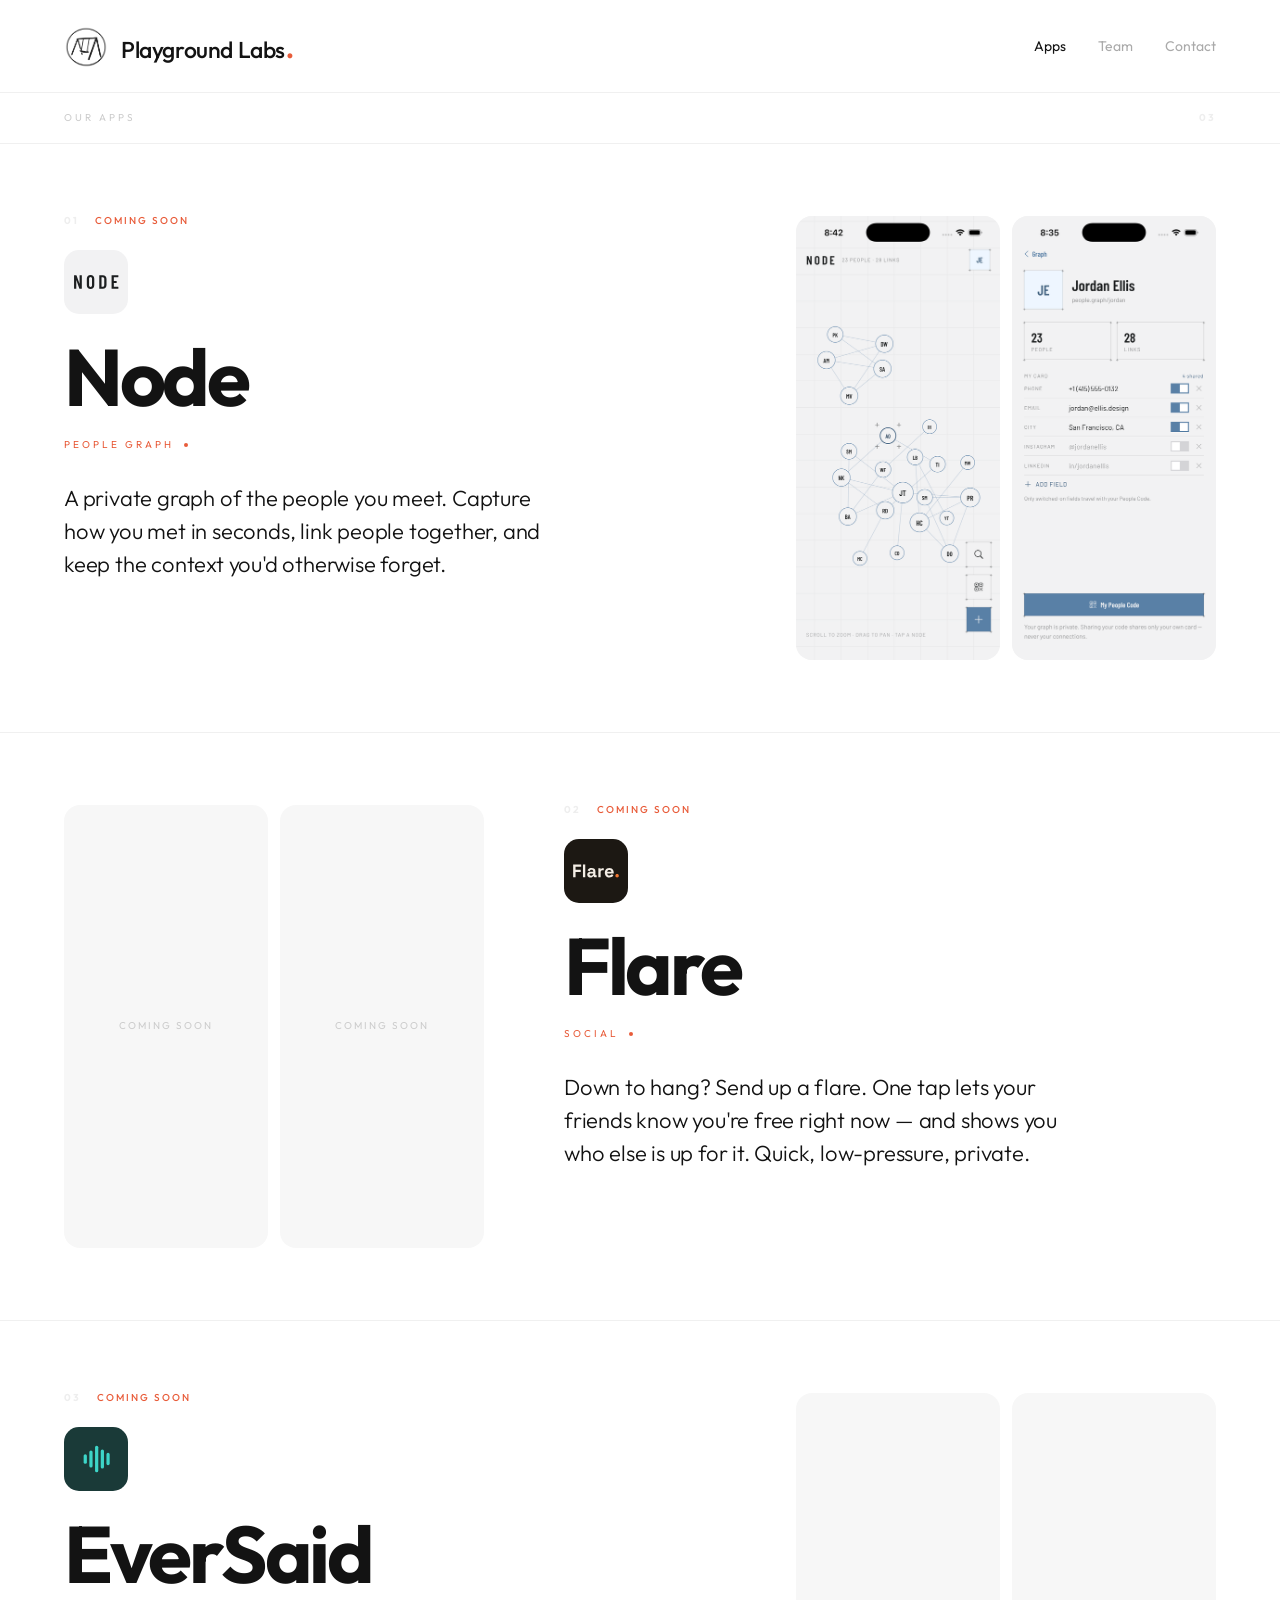
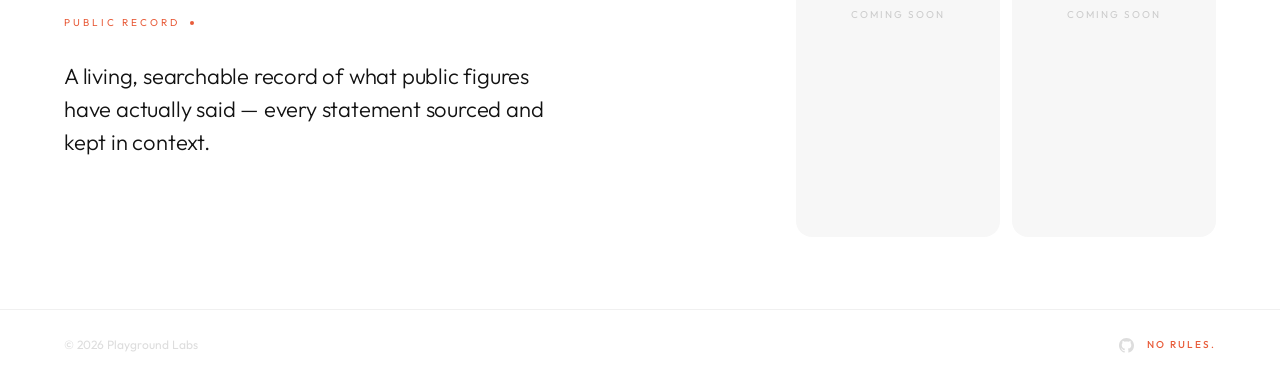
==== commit 2df53298: "Replace CeCe with Node and lead with it across the site Node takes CeCe's slot and moves to first po" ====
--- a/apps.html
+++ b/apps.html
@@ -4,7 +4,7 @@
   <meta charset="utf-8" />
   <meta name="viewport" content="width=device-width, initial-scale=1" />
   <title>Apps — Playground Labs</title>
-  <meta name="description" content="The apps Playground Labs is building: Flare, EverSaid, and CeCe. All coming soon." />
+  <meta name="description" content="The apps Playground Labs is building: Node, Flare, and EverSaid. All coming soon." />
   <link rel="preconnect" href="https://fonts.googleapis.com" />
   <link rel="preconnect" href="https://fonts.gstatic.com" crossorigin />
   <link href="https://fonts.googleapis.com/css2?family=Outfit:wght@300;400;500;600;700&display=swap" rel="stylesheet" />
@@ -32,11 +32,36 @@
     <span class="idx">03</span>
   </div>
 
-  <!-- APP 01: FLARE (info left / screens right) -->
+  <!-- APP 01: NODE (info left / screens right) -->
   <section class="app-row">
     <div class="anim" data-reveal data-reveal-delay="0">
       <div class="app-meta">
         <span class="idx">01</span>
+        <span class="plat">Coming Soon</span>
+      </div>
+      <div class="app-icon" style="background:#F2F2F3;"><img class="wordmark" src="assets/apps/node.svg" alt="" style="width:46px;height:14px" /></div>
+      <div class="app-title">Node</div>
+      <div class="cat-row">
+        <span class="cat">People Graph</span>
+        <span class="dot"></span>
+      </div>
+      <p class="app-desc">A private graph of the people you meet. Capture how you met in seconds, link people together, and keep the context you'd otherwise forget.</p>
+    </div>
+    <div class="shots anim" data-reveal data-reveal-delay="120">
+      <div class="slot r16 shot"><img src="assets/apps/node-graph.png" alt="Node's graph screen, showing people connected by links" /></div>
+      <div class="slot r16 shot"><img src="assets/apps/node-profile.png" alt="Node's profile screen, showing which card fields are shared" /></div>
+    </div>
+  </section>
+
+  <!-- APP 02: FLARE (screens left / info right) -->
+  <section class="app-row reverse">
+    <div class="shots anim" data-reveal data-reveal-delay="120">
+      <div class="slot r16 shot"><span>Coming soon</span></div>
+      <div class="slot r16 shot"><span>Coming soon</span></div>
+    </div>
+    <div class="anim" data-reveal data-reveal-delay="0">
+      <div class="app-meta">
+        <span class="idx">02</span>
         <span class="plat">Coming Soon</span>
       </div>
       <div class="app-icon" style="background:#1C1813;"><img class="wordmark" src="assets/apps/flare.svg" alt="" style="width:50px;height:18px" /></div>
@@ -47,21 +72,13 @@
       </div>
       <p class="app-desc">Down to hang? Send up a flare. One tap lets your friends know you're free right now — and shows you who else is up for it. Quick, low-pressure, private.</p>
     </div>
-    <div class="shots anim" data-reveal data-reveal-delay="120">
-      <div class="slot r16 shot"><span>Coming soon</span></div>
-      <div class="slot r16 shot"><span>Coming soon</span></div>
-    </div>
   </section>
 
-  <!-- APP 02: EVERSAID (screens left / info right) -->
-  <section class="app-row reverse">
-    <div class="shots anim" data-reveal data-reveal-delay="120">
-      <div class="slot r16 shot"><span>Coming soon</span></div>
-      <div class="slot r16 shot"><span>Coming soon</span></div>
-    </div>
+  <!-- APP 03: EVERSAID (info left / screens right) -->
+  <section class="app-row">
     <div class="anim" data-reveal data-reveal-delay="0">
       <div class="app-meta">
-        <span class="idx">02</span>
+        <span class="idx">03</span>
         <span class="plat">Coming Soon</span>
       </div>
       <div class="app-icon" style="background:#1A3A38;"><img src="assets/apps/eversaid.svg" alt="" /></div>
@@ -71,23 +88,6 @@
         <span class="dot"></span>
       </div>
       <p class="app-desc">A living, searchable record of what public figures have actually said — every statement sourced and kept in context.</p>
-    </div>
-  </section>
-
-  <!-- APP 03: CECE (info left / screens right) -->
-  <section class="app-row">
-    <div class="anim" data-reveal data-reveal-delay="0">
-      <div class="app-meta">
-        <span class="idx">03</span>
-        <span class="plat">Coming Soon</span>
-      </div>
-      <div class="app-icon" style="background:#F5F1EA;"><img class="wordmark" src="assets/apps/cece.svg" alt="" /></div>
-      <div class="app-title">CeCe</div>
-      <div class="cat-row">
-        <span class="cat">Developer Tool</span>
-        <span class="dot"></span>
-      </div>
-      <p class="app-desc">Keep an eye on your Claude Code usage from anywhere — active sessions, usage limits, and alerts, right on your phone.</p>
     </div>
     <div class="shots anim" data-reveal data-reveal-delay="120">
       <div class="slot r16 shot"><span>Coming soon</span></div>
--- a/styles.css
+++ b/styles.css
@@ -128,7 +128,7 @@
    line across all cards regardless of description length */
 .app-card .plat { font-weight: 500; font-size: 10px; line-height: 1; letter-spacing: 2px; text-transform: uppercase; }
 .app-card .app-logo { width: 40px; height: 40px; display: block; margin-top: 32px; }
-/* wordmark logo (CeCe): auto width, padded to keep the 40px-tall slot so the
+/* wordmark logo (Flare, Node): auto width, padded to keep the 40px-tall slot so the
    name row still aligns with the icon cards */
 .app-card .app-logo--wordmark { width: auto; height: 26px; padding: 7px 0; box-sizing: content-box; }
 .app-card .box > div { margin-top: 40px; }
@@ -141,11 +141,11 @@
 .box.card--dark .name { color: #ffffff; }
 .box.card--dark .cat  { color: rgba(255, 255, 255, 0.5); }
 .box.card--dark .desc { color: rgba(255, 255, 255, 0.72); }
-/* light-card text scheme (CeCe — cream/ink/terracotta) */
-.box.card--light .plat { color: rgba(29, 26, 23, 0.5); }
-.box.card--light .name { color: #1D1A17; }
-.box.card--light .cat  { color: rgba(29, 26, 23, 0.55); }
-.box.card--light .desc { color: rgba(29, 26, 23, 0.68); }
+/* light-card text scheme (Node — paper/ink) */
+.box.card--light .plat { color: rgba(29, 31, 32, 0.5); }
+.box.card--light .name { color: #1D1F20; }
+.box.card--light .cat  { color: rgba(29, 31, 32, 0.55); }
+.box.card--light .desc { color: rgba(29, 31, 32, 0.68); }
 /* warm-dark card scheme (Flare — dark surface, cream ink) */
 .box.card--warm .plat { color: rgba(243, 237, 229, 0.55); }
 .box.card--warm .name { color: #F3EDE5; }
@@ -222,7 +222,9 @@
 }
 .slot.r16 { border-radius: 16px; }
 .slot.r10 { border-radius: 10px; }
-.shot  { height: 340px; }
+/* true phone aspect, so real screenshots drop in with no crop */
+.shot  { height: auto; aspect-ratio: 1206 / 2622; }
+.slot img { width: 100%; height: 100%; object-fit: cover; border-radius: inherit; display: block; }
 .photo { height: 440px; }
 .photo-img { width: 100%; height: 440px; object-fit: cover; border-radius: 10px; display: block; }
 
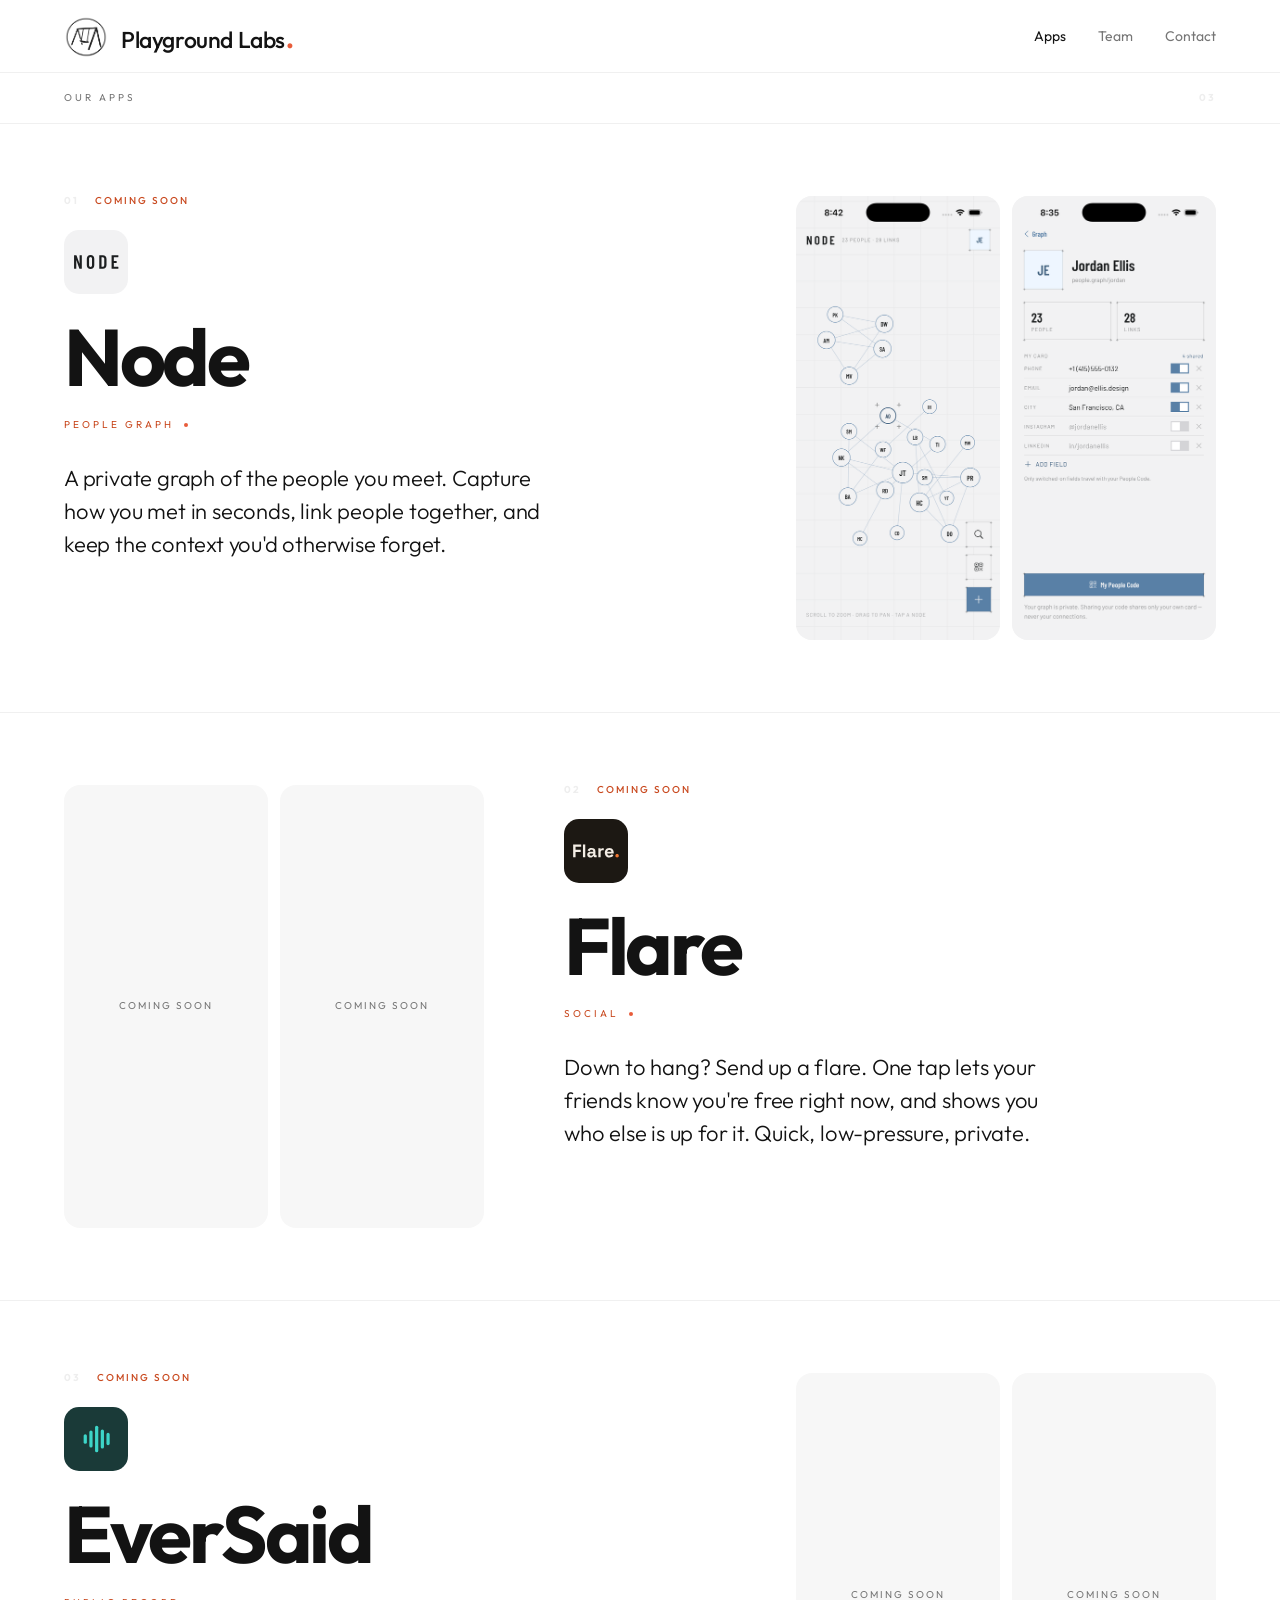
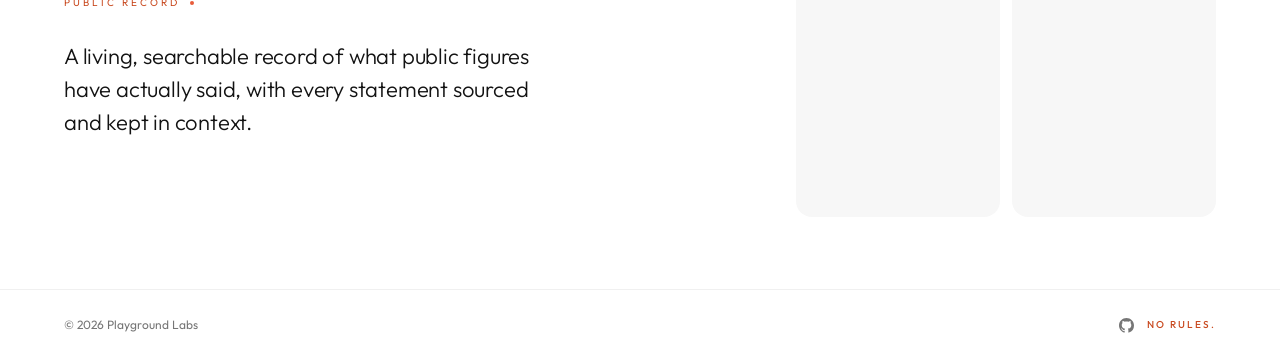
==== commit ce24f79a: "Design-audit pass: AA contrast, hero CTA, copy cleanup - Darken the gray text ramp to clear WCAG AA " ====
--- a/apps.html
+++ b/apps.html
@@ -3,7 +3,7 @@
 <head>
   <meta charset="utf-8" />
   <meta name="viewport" content="width=device-width, initial-scale=1" />
-  <title>Apps — Playground Labs</title>
+  <title>Apps · Playground Labs</title>
   <meta name="description" content="The apps Playground Labs is building: Node, Flare, and EverSaid. All coming soon." />
   <link rel="preconnect" href="https://fonts.googleapis.com" />
   <link rel="preconnect" href="https://fonts.gstatic.com" crossorigin />
@@ -70,7 +70,7 @@
         <span class="cat">Social</span>
         <span class="dot"></span>
       </div>
-      <p class="app-desc">Down to hang? Send up a flare. One tap lets your friends know you're free right now — and shows you who else is up for it. Quick, low-pressure, private.</p>
+      <p class="app-desc">Down to hang? Send up a flare. One tap lets your friends know you're free right now, and shows you who else is up for it. Quick, low-pressure, private.</p>
     </div>
   </section>
 
@@ -87,7 +87,7 @@
         <span class="cat">Public Record</span>
         <span class="dot"></span>
       </div>
-      <p class="app-desc">A living, searchable record of what public figures have actually said — every statement sourced and kept in context.</p>
+      <p class="app-desc">A living, searchable record of what public figures have actually said, with every statement sourced and kept in context.</p>
     </div>
     <div class="shots anim" data-reveal data-reveal-delay="120">
       <div class="slot r16 shot"><span>Coming soon</span></div>
--- a/styles.css
+++ b/styles.css
@@ -5,13 +5,16 @@
 :root {
   --bg: #ffffff;
   --ink: #131313;
-  --t-sec: #999999;   /* body copy */
-  --t-ter: #aaaaaa;   /* descriptions, inactive nav */
-  --t-mut: #cccccc;   /* labels, captions */
-  --t-mut2: #dddddd;  /* footer copyright */
-  --ghost: #eeeeee;   /* decorative index numbers */
-  --feature: #888888; /* feature row text */
-  --accent: #E85C3A;
+  /* gray ramp darkened to clear WCAG AA (4.5:1) on white; hierarchy is
+     carried by size/weight/tracking rather than lightness steps */
+  --t-sec: #6E6E6E;   /* body copy (5.1:1) */
+  --t-ter: #767676;   /* descriptions, inactive nav (4.5:1) */
+  --t-mut: #767676;   /* labels, captions, placeholders */
+  --t-mut2: #767676;  /* footer copyright */
+  --ghost: #eeeeee;   /* decorative index numbers (non-text, exempt) */
+  --feature: #6E6E6E; /* feature row text */
+  --accent: #E85C3A;       /* brand accent: large type + graphics only (3.5:1) */
+  --accent-text: #C94A20;  /* accent for small type + filled buttons (4.7:1) */
   --border: #F0F0F0;
   --pad: 64px;        /* page horizontal padding */
 }
@@ -32,7 +35,7 @@
 .nav {
   display: flex;
   align-items: center;
-  padding: 24px var(--pad);
+  padding: 14px var(--pad);
   border-bottom: 1px solid var(--border);
   position: sticky;
   top: 0;
@@ -90,7 +93,7 @@
 .footer .gh:hover { color: var(--accent); transform: translateY(-1px); }
 .footer .tagline {
   font-weight: 500; font-size: 10px; line-height: 1;
-  color: var(--accent); letter-spacing: 2px; text-transform: uppercase;
+  color: var(--accent-text); letter-spacing: 2px; text-transform: uppercase;
 }
 
 /* ---------- Home: hero ---------- */
@@ -179,7 +182,7 @@
 
 .app-meta { display: flex; align-items: baseline; gap: 16px; margin-bottom: 24px; }
 .app-meta .idx  { font-weight: 700; font-size: 10px; line-height: 1; color: var(--ghost); letter-spacing: 2px; }
-.app-meta .plat { font-weight: 500; font-size: 10px; line-height: 1; color: var(--accent); letter-spacing: 2px; text-transform: uppercase; }
+.app-meta .plat { font-weight: 500; font-size: 10px; line-height: 1; color: var(--accent-text); letter-spacing: 2px; text-transform: uppercase; }
 .app-icon {
   width: 64px; height: 64px; border-radius: 15px; margin-bottom: 28px;
   display: flex; align-items: center; justify-content: center;
@@ -192,7 +195,7 @@
   color: var(--ink); letter-spacing: -3.5px; margin-bottom: 28px;
 }
 .cat-row { display: flex; align-items: center; gap: 10px; margin-bottom: 32px; }
-.cat-row .cat { font-weight: 400; font-size: 10px; line-height: 1; color: var(--accent); letter-spacing: 3px; text-transform: uppercase; }
+.cat-row .cat { font-weight: 400; font-size: 10px; line-height: 1; color: var(--accent-text); letter-spacing: 3px; text-transform: uppercase; }
 .dot { width: 4px; height: 4px; border-radius: 50%; background: var(--accent); display: inline-block; }
 
 .app-desc {
@@ -243,7 +246,7 @@
   color: var(--ink); letter-spacing: -3.5px; margin-bottom: 20px;
 }
 .role-row { display: flex; align-items: center; gap: 10px; }
-.role-row .role { font-weight: 400; font-size: 10px; line-height: 1; color: var(--accent); letter-spacing: 3px; text-transform: uppercase; }
+.role-row .role { font-weight: 400; font-size: 10px; line-height: 1; color: var(--accent-text); letter-spacing: 3px; text-transform: uppercase; }
 .bio {
   margin: 0 0 32px;
   font-weight: 300; font-size: clamp(18px, 2.4vw, 22px); line-height: 1.5;
@@ -269,7 +272,7 @@
   color: var(--ink); letter-spacing: -0.2px; max-width: 420px;
 }
 .pt-body { margin: 0; font-weight: 400; font-size: 14px; line-height: 1.6; color: var(--t-ter); }
-.pt-link { display: flex; width: fit-content; align-items: center; gap: 8px; margin-top: 28px; font-weight: 500; font-size: 14px; line-height: 1; color: var(--accent); transition: color 0.2s ease; }
+.pt-link { display: flex; width: fit-content; align-items: center; gap: 8px; margin-top: 28px; font-weight: 500; font-size: 14px; line-height: 1; color: var(--accent-text); transition: color 0.2s ease; }
 .pt-link span { transition: transform 0.2s ease; }
 .pt-link:hover span { transform: translateX(4px); }
 
@@ -299,7 +302,7 @@
 .mini-card .m-name { font-weight: 600; font-size: 16px; line-height: 1; letter-spacing: -0.3px; margin-bottom: 3px; white-space: nowrap; }
 .mini-card .m-cat { font-weight: 400; font-size: 10px; line-height: 1; white-space: nowrap; }
 .mini-team-name { font-weight: 700; font-size: 26px; line-height: 0.9; letter-spacing: -1.2px; color: var(--ink); margin-bottom: 10px; }
-.mini-team-role { font-weight: 400; font-size: 9px; line-height: 1; letter-spacing: 2.5px; text-transform: uppercase; color: var(--accent); }
+.mini-team-role { font-weight: 400; font-size: 9px; line-height: 1; letter-spacing: 2.5px; text-transform: uppercase; color: var(--accent-text); }
 
 /* ---------- Contact page ---------- */
 .contact-intro { padding: 96px var(--pad) 80px; text-align: center; display: flex; flex-direction: column; align-items: center; }
@@ -321,26 +324,29 @@
 .field input::placeholder, .field textarea::placeholder { color: var(--t-mut); }
 .field input:focus, .field textarea:focus { border-bottom-color: var(--ink); }
 .btn-send {
-  align-self: flex-start; background: var(--accent); color: #fff; border: none;
+  align-self: flex-start; background: var(--accent-text); color: #fff; border: none;
   border-radius: 8px; padding: 14px 28px; font: 500 14px/1 'Outfit', sans-serif; cursor: pointer;
   transition: transform 0.3s cubic-bezier(0.16, 1, 0.3, 1), box-shadow 0.3s ease;
 }
-.btn-send:hover { transform: translateY(-3px); box-shadow: 0 12px 28px rgba(232, 92, 58, 0.32); }
+.btn-send:hover { transform: translateY(-3px); box-shadow: 0 12px 28px rgba(201, 74, 32, 0.32); }
 
 .contact-email {
   display: block; font-weight: 300; font-size: clamp(24px, 3vw, 32px); line-height: 1.3;
   color: var(--ink); letter-spacing: -0.8px; margin-bottom: 48px; transition: color 0.2s ease;
 }
-.contact-email:hover { color: var(--accent); }
+.contact-email:hover { color: var(--accent-text); }
 .social-list { display: flex; flex-direction: column; gap: 12px; }
 .social-list a { display: flex; align-items: center; gap: 10px; font-weight: 400; font-size: 16px; line-height: 1; color: var(--feature); transition: color 0.2s ease; }
 .social-list a:hover { color: var(--ink); }
 
-/* ---------- Home: quieter About beat + scroll cue ---------- */
+/* ---------- Home: quieter About beat + hero CTA ---------- */
 .about--quiet { background: #FAFAF8; }
-.scroll-cue { margin-top: 56px; display: flex; flex-direction: column; align-items: center; gap: 10px; transition: opacity 0.6s ease; }
-.scroll-cue.hidden { opacity: 0 !important; pointer-events: none; }
-.scroll-cue span { font-weight: 400; font-size: 10px; line-height: 1; color: var(--t-mut); letter-spacing: 2px; text-transform: uppercase; }
+.hero-cta {
+  display: inline-flex; align-items: center; gap: 8px; margin-top: 56px;
+  font-weight: 500; font-size: 14px; line-height: 1; color: var(--accent-text);
+}
+.hero-cta span { transition: transform 0.2s ease; }
+.hero-cta:hover span { transform: translateX(4px); }
 
 /* ---------- Motion system (gated on JS so content is visible without it) ---------- */
 .js .anim {
@@ -360,7 +366,6 @@
   /* team photo tilt */
   .photo-img { transition: transform 0.4s cubic-bezier(0.16, 1, 0.3, 1); }
   .photo-img:hover { transform: rotate(-1.5deg) scale(1.015); }
-  .chevron { transition: transform 0.5s ease; }
 }
 @media (prefers-reduced-motion: reduce) {
   .js .anim { opacity: 1 !important; transform: none !important; transition: none !important; }
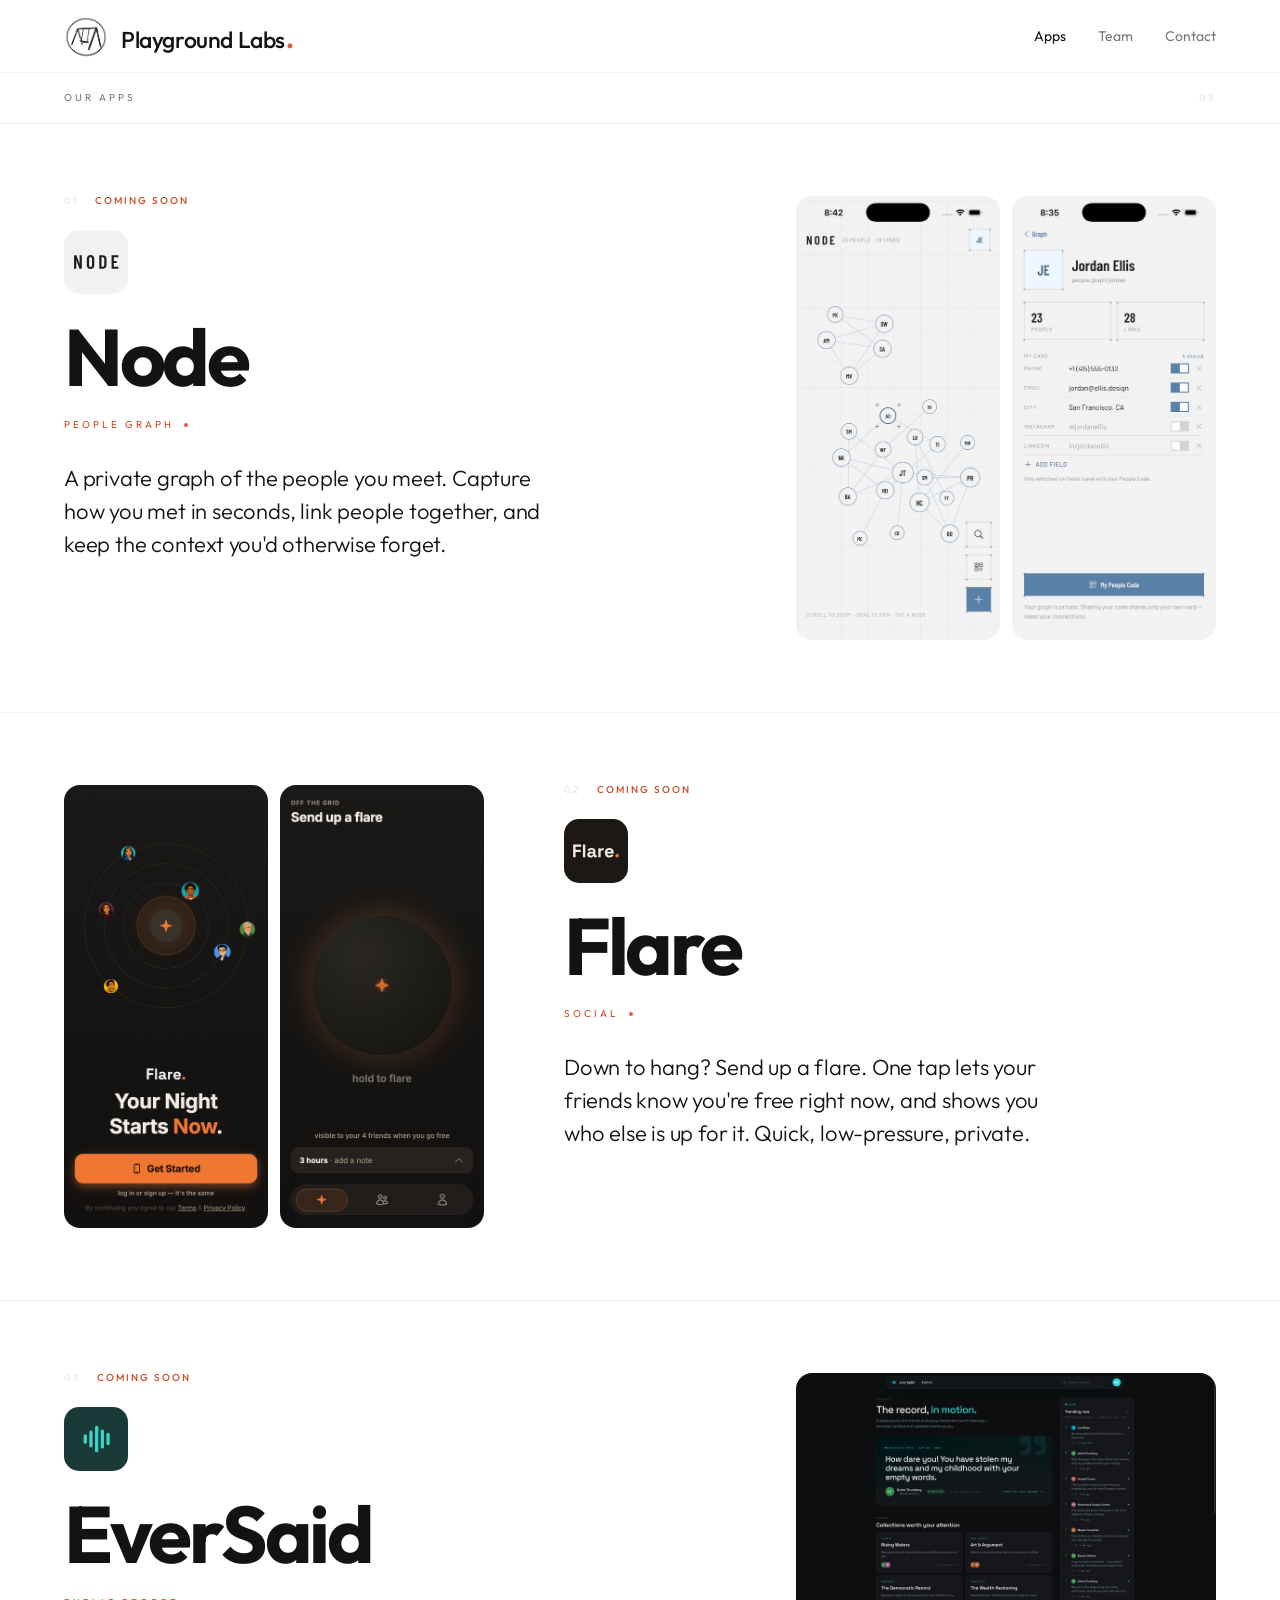
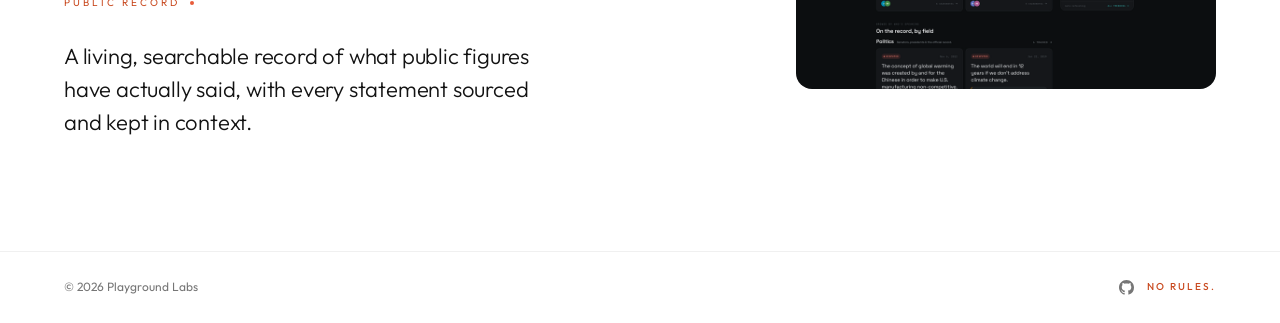
==== commit 45b21afe: "Add real Flare and EverSaid screenshots Flare gets its welcome and send screens in the two phone slo" ====
--- a/apps.html
+++ b/apps.html
@@ -56,8 +56,8 @@
   <!-- APP 02: FLARE (screens left / info right) -->
   <section class="app-row reverse">
     <div class="shots anim" data-reveal data-reveal-delay="120">
-      <div class="slot r16 shot"><span>Coming soon</span></div>
-      <div class="slot r16 shot"><span>Coming soon</span></div>
+      <div class="slot r16 shot"><img src="assets/apps/flare-welcome.png" alt="Flare's welcome screen, with friends orbiting a flare on a radar" /></div>
+      <div class="slot r16 shot"><img src="assets/apps/flare-send.png" alt="Flare's send screen: hold to flare, visible to your friends" /></div>
     </div>
     <div class="anim" data-reveal data-reveal-delay="0">
       <div class="app-meta">
@@ -89,9 +89,8 @@
       </div>
       <p class="app-desc">A living, searchable record of what public figures have actually said, with every statement sourced and kept in context.</p>
     </div>
-    <div class="shots anim" data-reveal data-reveal-delay="120">
-      <div class="slot r16 shot"><span>Coming soon</span></div>
-      <div class="slot r16 shot"><span>Coming soon</span></div>
+    <div class="shots shots--single anim" data-reveal data-reveal-delay="120">
+      <div class="slot r16 shot shot--desktop"><img src="assets/apps/eversaid-explore.png" alt="EverSaid's explore page: curated collections and live trending statements" /></div>
     </div>
   </section>
 
--- a/styles.css
+++ b/styles.css
@@ -227,6 +227,9 @@
 .slot.r10 { border-radius: 10px; }
 /* true phone aspect, so real screenshots drop in with no crop */
 .shot  { height: auto; aspect-ratio: 1206 / 2622; }
+/* desktop-app variant (EverSaid): one wide shot instead of two phone slots */
+.shots--single { grid-template-columns: 1fr; }
+.shot--desktop { aspect-ratio: 3956 / 2970; }
 .slot img { width: 100%; height: 100%; object-fit: cover; border-radius: inherit; display: block; }
 .photo { height: 440px; }
 .photo-img { width: 100%; height: 440px; object-fit: cover; border-radius: 10px; display: block; }
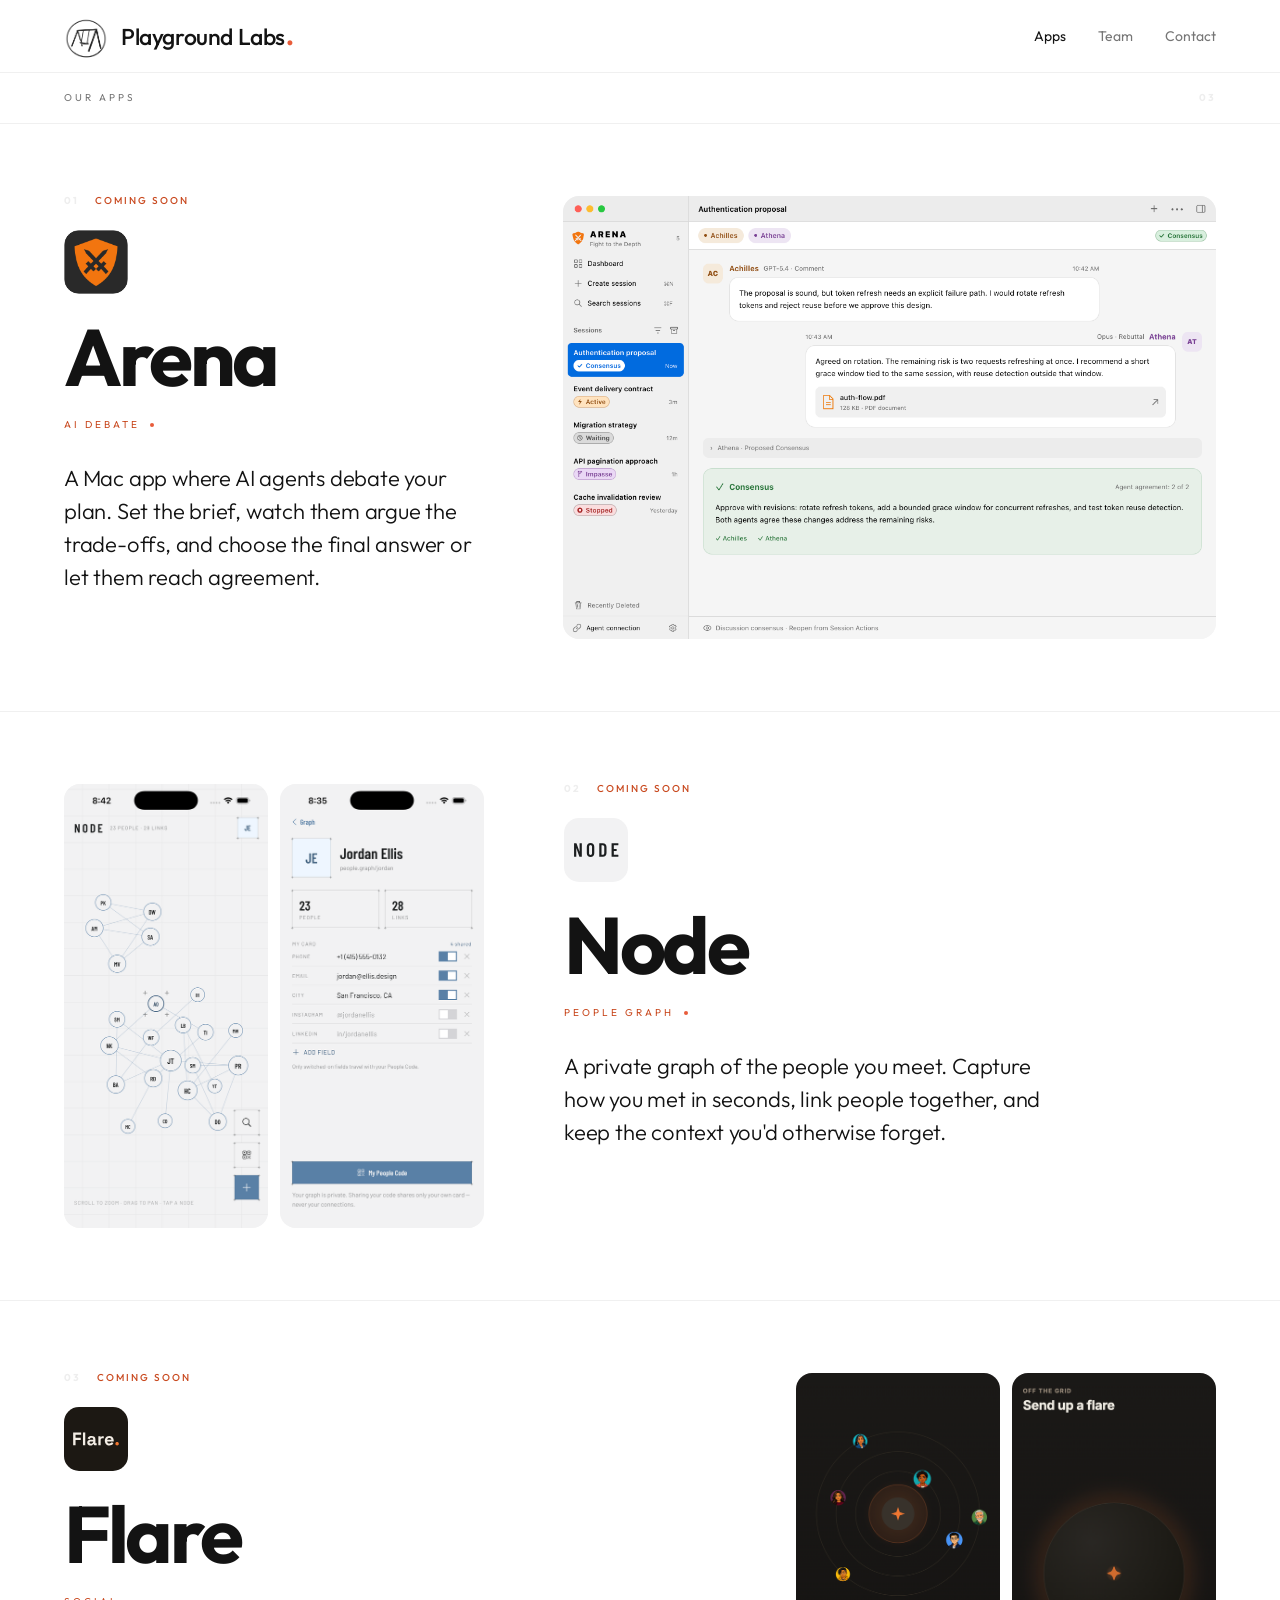
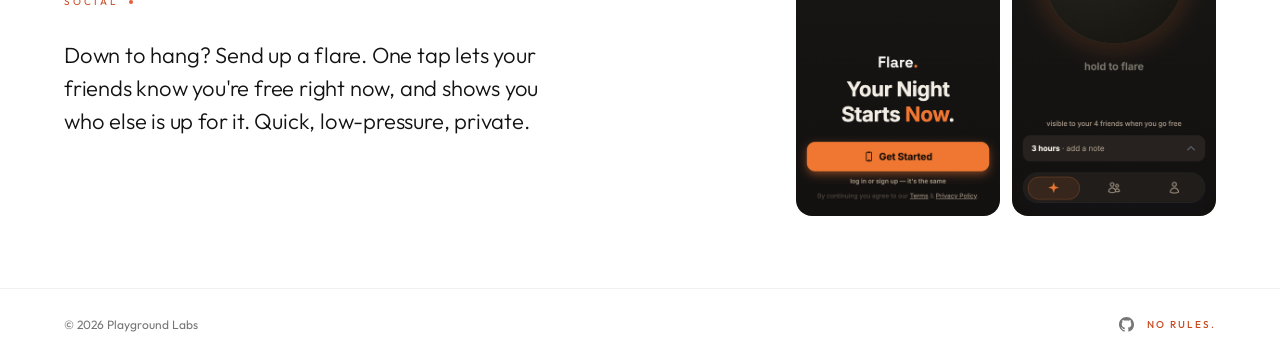
==== commit 7b91534e: "Feature Arena and fix navigation previews and logo alignment" ====
--- a/apps.html
+++ b/apps.html
@@ -4,7 +4,7 @@
   <meta charset="utf-8" />
   <meta name="viewport" content="width=device-width, initial-scale=1" />
   <title>Apps · Playground Labs</title>
-  <meta name="description" content="The apps Playground Labs is building: Node, Flare, and EverSaid. All coming soon." />
+  <meta name="description" content="The apps Playground Labs is building: Arena, Node, and Flare. All coming soon." />
   <link rel="preconnect" href="https://fonts.googleapis.com" />
   <link rel="preconnect" href="https://fonts.gstatic.com" crossorigin />
   <link href="https://fonts.googleapis.com/css2?family=Outfit:wght@300;400;500;600;700&display=swap" rel="stylesheet" />
@@ -15,12 +15,12 @@
 
   <!-- NAV -->
   <nav class="nav">
-    <a class="brand" href="home.html">
+    <a class="brand" href="./">
       <img class="brand-logo" src="assets/pl-logo.png" alt="Playground Labs" />
       <span class="wordmark">Playground Labs<span class="period" data-dot>.</span></span>
     </a>
     <div class="nav-links">
-      <a href="apps.html" class="active">Apps</a>
+      <a href="apps.html" class="active" data-preview="apps">Apps</a>
       <a href="team.html" data-preview="team">Team</a>
       <a href="contact.html" data-preview="clear">Contact</a>
     </div>
@@ -32,11 +32,35 @@
     <span class="idx">03</span>
   </div>
 
-  <!-- APP 01: NODE (info left / screens right) -->
-  <section class="app-row">
+  <!-- APP 01: ARENA (info left / screens right) -->
+  <section class="app-row app-row--desktop" id="arena">
     <div class="anim" data-reveal data-reveal-delay="0">
       <div class="app-meta">
         <span class="idx">01</span>
+        <span class="plat">Coming Soon</span>
+      </div>
+      <div class="app-icon app-icon--full"><img src="assets/apps/arena.png" alt="" /></div>
+      <div class="app-title">Arena</div>
+      <div class="cat-row">
+        <span class="cat">AI Debate</span>
+        <span class="dot"></span>
+      </div>
+      <p class="app-desc">A Mac app where AI agents debate your plan. Set the brief, watch them argue the trade-offs, and choose the final answer or let them reach agreement.</p>
+    </div>
+    <div class="shots shots--single anim" data-reveal data-reveal-delay="120">
+      <div class="slot r16 shot shot--desktop"><img src="assets/apps/arena-conversation.png" alt="Arena's conversation view: AI agents debating a plan and reaching consensus" /></div>
+    </div>
+  </section>
+
+  <!-- APP 02: NODE (screens left / info right) -->
+  <section class="app-row reverse" id="node">
+    <div class="shots anim" data-reveal data-reveal-delay="120">
+      <div class="slot r16 shot"><img src="assets/apps/node-graph.png" alt="Node's graph screen, showing people connected by links" /></div>
+      <div class="slot r16 shot"><img src="assets/apps/node-profile.png" alt="Node's profile screen, showing which card fields are shared" /></div>
+    </div>
+    <div class="anim" data-reveal data-reveal-delay="0">
+      <div class="app-meta">
+        <span class="idx">02</span>
         <span class="plat">Coming Soon</span>
       </div>
       <div class="app-icon" style="background:#F2F2F3;"><img class="wordmark" src="assets/apps/node.svg" alt="" style="width:46px;height:14px" /></div>
@@ -47,21 +71,13 @@
       </div>
       <p class="app-desc">A private graph of the people you meet. Capture how you met in seconds, link people together, and keep the context you'd otherwise forget.</p>
     </div>
-    <div class="shots anim" data-reveal data-reveal-delay="120">
-      <div class="slot r16 shot"><img src="assets/apps/node-graph.png" alt="Node's graph screen, showing people connected by links" /></div>
-      <div class="slot r16 shot"><img src="assets/apps/node-profile.png" alt="Node's profile screen, showing which card fields are shared" /></div>
-    </div>
   </section>
 
-  <!-- APP 02: FLARE (screens left / info right) -->
-  <section class="app-row reverse">
-    <div class="shots anim" data-reveal data-reveal-delay="120">
-      <div class="slot r16 shot"><img src="assets/apps/flare-welcome.png" alt="Flare's welcome screen, with friends orbiting a flare on a radar" /></div>
-      <div class="slot r16 shot"><img src="assets/apps/flare-send.png" alt="Flare's send screen: hold to flare, visible to your friends" /></div>
-    </div>
+  <!-- APP 03: FLARE (info left / screens right) -->
+  <section class="app-row" id="flare">
     <div class="anim" data-reveal data-reveal-delay="0">
       <div class="app-meta">
-        <span class="idx">02</span>
+        <span class="idx">03</span>
         <span class="plat">Coming Soon</span>
       </div>
       <div class="app-icon" style="background:#1C1813;"><img class="wordmark" src="assets/apps/flare.svg" alt="" style="width:50px;height:18px" /></div>
@@ -72,25 +88,9 @@
       </div>
       <p class="app-desc">Down to hang? Send up a flare. One tap lets your friends know you're free right now, and shows you who else is up for it. Quick, low-pressure, private.</p>
     </div>
-  </section>
-
-  <!-- APP 03: EVERSAID (info left / screens right) -->
-  <section class="app-row">
-    <div class="anim" data-reveal data-reveal-delay="0">
-      <div class="app-meta">
-        <span class="idx">03</span>
-        <span class="plat">Coming Soon</span>
-      </div>
-      <div class="app-icon" style="background:#1A3A38;"><img src="assets/apps/eversaid.svg" alt="" /></div>
-      <div class="app-title">EverSaid</div>
-      <div class="cat-row">
-        <span class="cat">Public Record</span>
-        <span class="dot"></span>
-      </div>
-      <p class="app-desc">A living, searchable record of what public figures have actually said, with every statement sourced and kept in context.</p>
-    </div>
-    <div class="shots shots--single anim" data-reveal data-reveal-delay="120">
-      <div class="slot r16 shot shot--desktop"><img src="assets/apps/eversaid-explore.png" alt="EverSaid's explore page: curated collections and live trending statements" /></div>
+    <div class="shots anim" data-reveal data-reveal-delay="120">
+      <div class="slot r16 shot"><img src="assets/apps/flare-welcome.png" alt="Flare's welcome screen, with friends orbiting a flare on a radar" /></div>
+      <div class="slot r16 shot"><img src="assets/apps/flare-send.png" alt="Flare's send screen: hold to flare, visible to your friends" /></div>
     </div>
   </section>
 
--- a/styles.css
+++ b/styles.css
@@ -45,11 +45,11 @@
   z-index: 100;
 }
 .brand { display: flex; align-items: center; gap: 13px; }
-/* nudged down: the logo art is slightly top-heavy in its square, so a true
-   box-center leaves the ring reading a touch high next to the wordmark */
-.brand-logo { position: relative; top: 1px; width: 44px; height: 44px; object-fit: contain; display: block; }
+/* Align the visible ring with the title's letterforms at both logo sizes. */
+.brand-logo { width: 44px; height: 44px; object-fit: contain; display: block; transform: translateY(6%); }
 .wordmark { font-weight: 500; font-size: 23px; line-height: 1; letter-spacing: -0.4px; color: var(--ink); }
-.wordmark .period { color: var(--accent); font-size: 34px; display: inline-block; transform-origin: center bottom; cursor: pointer; transition: opacity 0.6s ease, transform 0.16s cubic-bezier(0.34, 1.56, 0.64, 1); }
+/* The oversized dot must not enlarge the title's line box. */
+.wordmark .period { color: var(--accent); font-size: 34px; line-height: 0; display: inline-block; transform-origin: center bottom; cursor: pointer; transition: opacity 0.6s ease, transform 0.16s cubic-bezier(0.34, 1.56, 0.64, 1); }
 
 .nav-links { margin-left: auto; display: flex; align-items: center; gap: 32px; position: relative; }
 .nav-links a {
@@ -131,6 +131,8 @@
    line across all cards regardless of description length */
 .app-card .plat { font-weight: 500; font-size: 10px; line-height: 1; letter-spacing: 2px; text-transform: uppercase; }
 .app-card .app-logo { width: 40px; height: 40px; display: block; margin-top: 32px; }
+/* Fill the icon slot, accounting for the Mac app icon's transparent padding. */
+.app-card .app-logo--full { transform: scale(1.23); }
 /* wordmark logo (Flare, Node): auto width, padded to keep the 40px-tall slot so the
    name row still aligns with the icon cards */
 .app-card .app-logo--wordmark { width: auto; height: 26px; padding: 7px 0; box-sizing: content-box; }
@@ -139,7 +141,7 @@
 .app-card .cat  { font-weight: 400; font-size: 12px; line-height: 1; letter-spacing: 0.3px; }
 .app-card .desc { margin: 12px 0 0; font-weight: 400; font-size: 13px; line-height: 1.5; }
 
-/* dark-card text scheme (Flare, EverSaid) */
+/* dark-card text scheme (Flare, Arena) */
 .box.card--dark .plat { color: rgba(255, 255, 255, 0.55); }
 .box.card--dark .name { color: #ffffff; }
 .box.card--dark .cat  { color: rgba(255, 255, 255, 0.5); }
@@ -174,11 +176,13 @@
 
 /* ---------- Apps detail: rows ---------- */
 .app-row {
+  scroll-margin-top: 96px;
   padding: 72px var(--pad);
   display: grid; grid-template-columns: 1fr 420px; gap: 80px; align-items: start;
   border-bottom: 1px solid var(--border);
 }
 .app-row.reverse { grid-template-columns: 420px 1fr; }
+.app-row--desktop { grid-template-columns: minmax(0, 1fr) minmax(0, 1.5fr); gap: 64px; }
 
 .app-meta { display: flex; align-items: baseline; gap: 16px; margin-bottom: 24px; }
 .app-meta .idx  { font-weight: 700; font-size: 10px; line-height: 1; color: var(--ghost); letter-spacing: 2px; }
@@ -189,6 +193,8 @@
 }
 .app-icon img { width: 38px; height: 38px; display: block; }
 .app-icon img.wordmark { width: 46px; height: 18px; }
+.app-icon--full { overflow: hidden; }
+.app-icon--full img { width: 100%; height: 100%; transform: scale(1.23); }
 
 .app-title {
   font-weight: 700; font-size: clamp(48px, 8vw, 80px); line-height: 0.88;
@@ -227,9 +233,9 @@
 .slot.r10 { border-radius: 10px; }
 /* true phone aspect, so real screenshots drop in with no crop */
 .shot  { height: auto; aspect-ratio: 1206 / 2622; }
-/* desktop-app variant (EverSaid): one wide shot instead of two phone slots */
+/* desktop-app variant (Arena): one wide shot instead of two phone slots */
 .shots--single { grid-template-columns: 1fr; }
-.shot--desktop { aspect-ratio: 3956 / 2970; }
+.shot--desktop { aspect-ratio: 2240 / 1520; }
 .slot img { width: 100%; height: 100%; object-fit: cover; border-radius: inherit; display: block; }
 .photo { height: 440px; }
 .photo-img { width: 100%; height: 440px; object-fit: cover; border-radius: 10px; display: block; }
@@ -280,21 +286,26 @@
 .pt-link:hover span { transform: translateX(4px); }
 
 /* ---------- Nav hover-preview panel ---------- */
+/* Keep the pointer inside the navigation while crossing the visual gap. */
+.nav-links:has(.nav-preview.show)::after {
+  content: ''; position: absolute; top: 100%; right: 0;
+  width: var(--preview-width); height: 12px;
+}
 .nav-preview {
   position: absolute; top: calc(100% + 12px); right: 0;
   background: #fff; border: 1px solid var(--border); border-radius: 10px;
   box-shadow: 0 12px 40px rgba(0, 0, 0, 0.1); overflow: hidden;
-  opacity: 0; pointer-events: none; width: 330px; height: 128px;
+  opacity: 0; visibility: hidden; pointer-events: none; width: 330px; height: 128px;
   transition: opacity 0.22s ease,
               width 0.32s cubic-bezier(0.16, 1, 0.3, 1),
               height 0.32s cubic-bezier(0.16, 1, 0.3, 1);
   z-index: 200;
 }
-.nav-preview.show { opacity: 1; pointer-events: auto; }
+.nav-preview.show { opacity: 1; visibility: visible; pointer-events: auto; }
 /* Panes are fixed-size (not inset:0) so they never reflow while the panel
    animates its width/height — the overflow just clips the fading-out pane. */
-.nav-preview__pane { position: absolute; top: 0; right: 0; opacity: 0; transition: opacity 0.2s ease; }
-.nav-preview__pane.show { opacity: 1; }
+.nav-preview__pane { position: absolute; top: 0; right: 0; opacity: 0; visibility: hidden; transition: opacity 0.2s ease; }
+.nav-preview__pane.show { opacity: 1; visibility: inherit; }
 .nav-preview__apps { width: 330px; height: 128px; padding: 14px; display: flex; gap: 10px; }
 .nav-preview__team { width: 220px; height: 110px; padding: 18px 22px; }
 .mini-card {
@@ -335,12 +346,9 @@
 
 .contact-email {
   display: block; font-weight: 300; font-size: clamp(24px, 3vw, 32px); line-height: 1.3;
-  color: var(--ink); letter-spacing: -0.8px; margin-bottom: 48px; transition: color 0.2s ease;
+  color: var(--ink); letter-spacing: -0.8px; transition: color 0.2s ease;
 }
 .contact-email:hover { color: var(--accent-text); }
-.social-list { display: flex; flex-direction: column; gap: 12px; }
-.social-list a { display: flex; align-items: center; gap: 10px; font-weight: 400; font-size: 16px; line-height: 1; color: var(--feature); transition: color 0.2s ease; }
-.social-list a:hover { color: var(--ink); }
 
 /* ---------- Home: quieter About beat + hero CTA ---------- */
 .about--quiet { background: #FAFAF8; }
@@ -363,9 +371,13 @@
 @media (prefers-reduced-motion: no-preference) {
   /* "tinkered" hover tilt on the home app tiles (flat by default) */
   .apps-grid .box { transition: transform 0.4s cubic-bezier(0.16, 1, 0.3, 1), box-shadow 0.4s ease; cursor: pointer; }
-  .apps-grid > .app-card:nth-child(1) .box:hover { transform: rotate(-3deg) translateY(-6px); box-shadow: 0 20px 50px rgba(0, 0, 0, 0.22); }
-  .apps-grid > .app-card:nth-child(2) .box:hover { transform: rotate(2.5deg) translateY(-6px); box-shadow: 0 20px 50px rgba(0, 0, 0, 0.12); }
-  .apps-grid > .app-card:nth-child(3) .box:hover { transform: rotate(-2deg) translateY(-6px); box-shadow: 0 20px 50px rgba(0, 0, 0, 0.22); }
+  /* rotation varies per slot; shadow is keyed to card tone (light cards take
+     a softer shadow on the white ground) so reordering cards can't skew it */
+  .apps-grid > .app-card:nth-child(1) .box:hover { transform: rotate(-3deg) translateY(-6px); }
+  .apps-grid > .app-card:nth-child(2) .box:hover { transform: rotate(2.5deg) translateY(-6px); }
+  .apps-grid > .app-card:nth-child(3) .box:hover { transform: rotate(-2deg) translateY(-6px); }
+  .apps-grid .box:hover { box-shadow: 0 20px 50px rgba(0, 0, 0, 0.22); }
+  .apps-grid .box.card--light:hover { box-shadow: 0 20px 50px rgba(0, 0, 0, 0.12); }
   /* team photo tilt */
   .photo-img { transition: transform 0.4s cubic-bezier(0.16, 1, 0.3, 1); }
   .photo-img:hover { transform: rotate(-1.5deg) scale(1.015); }
